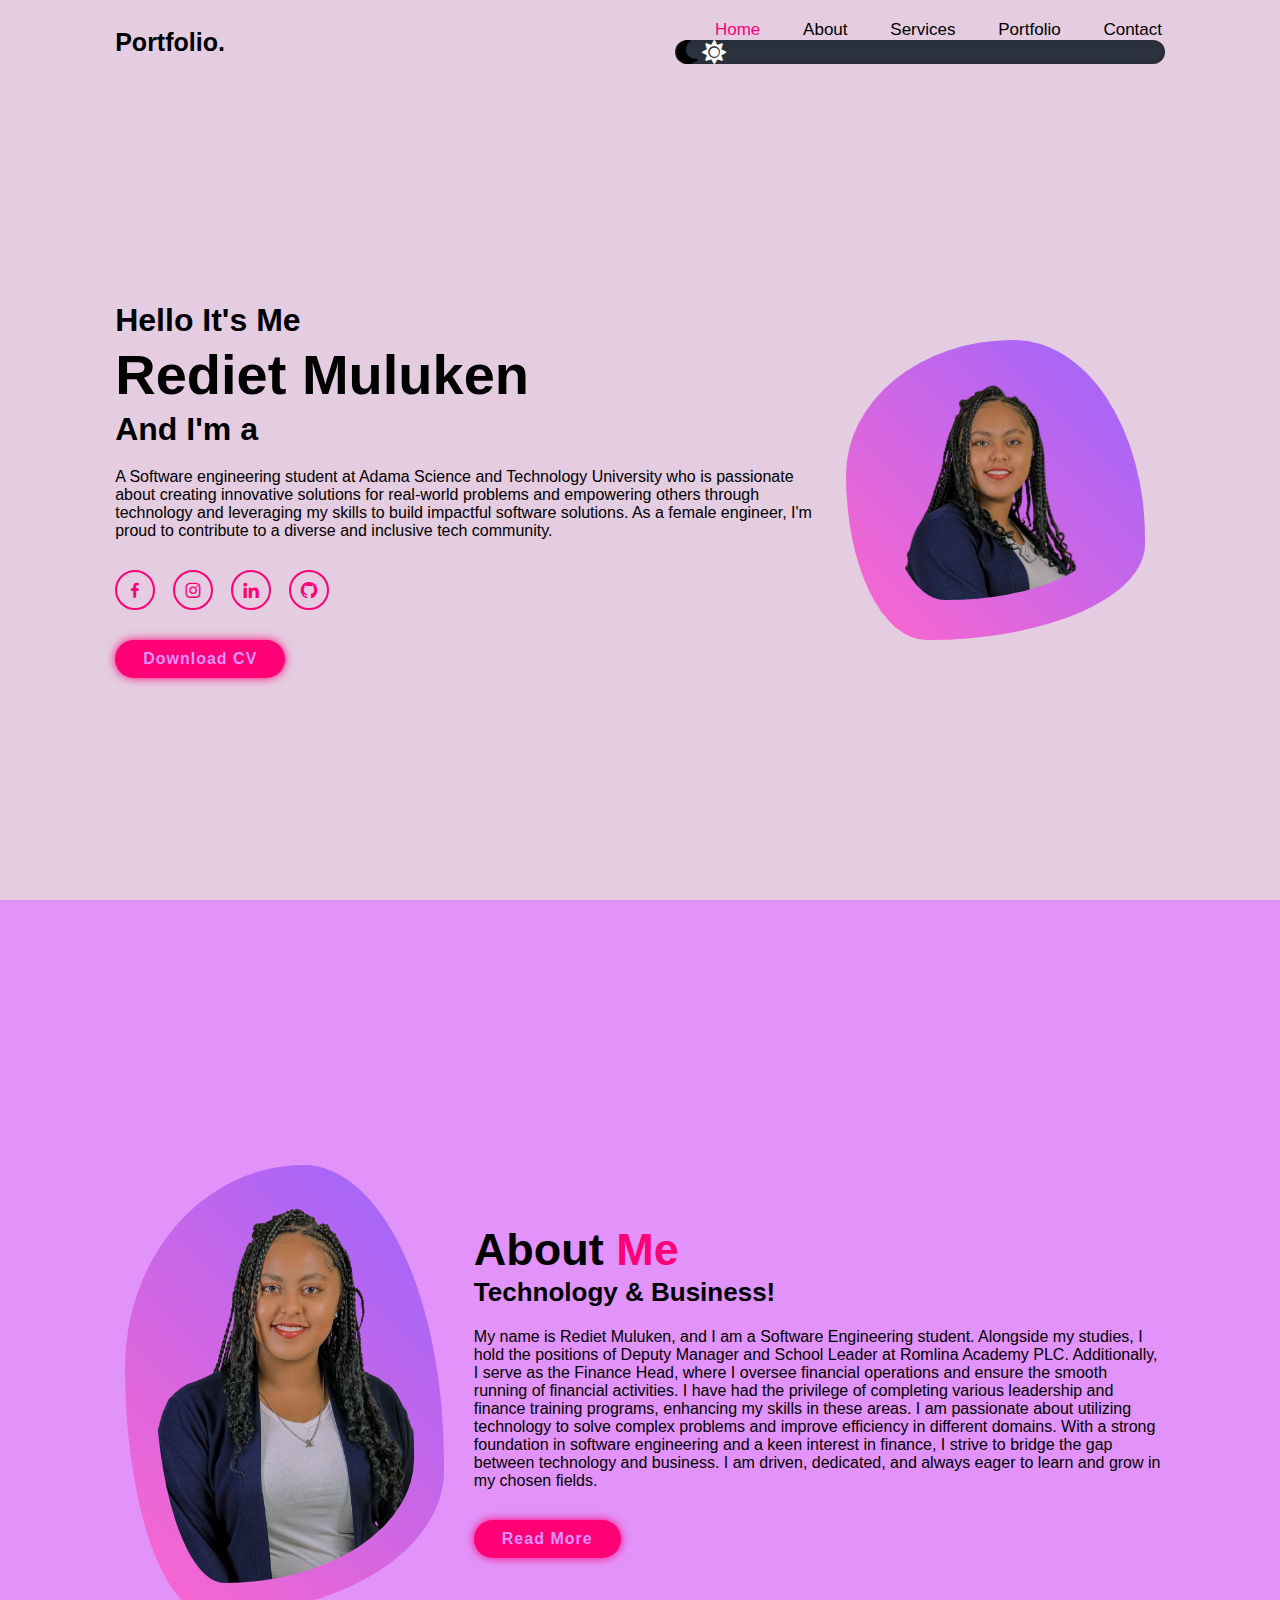
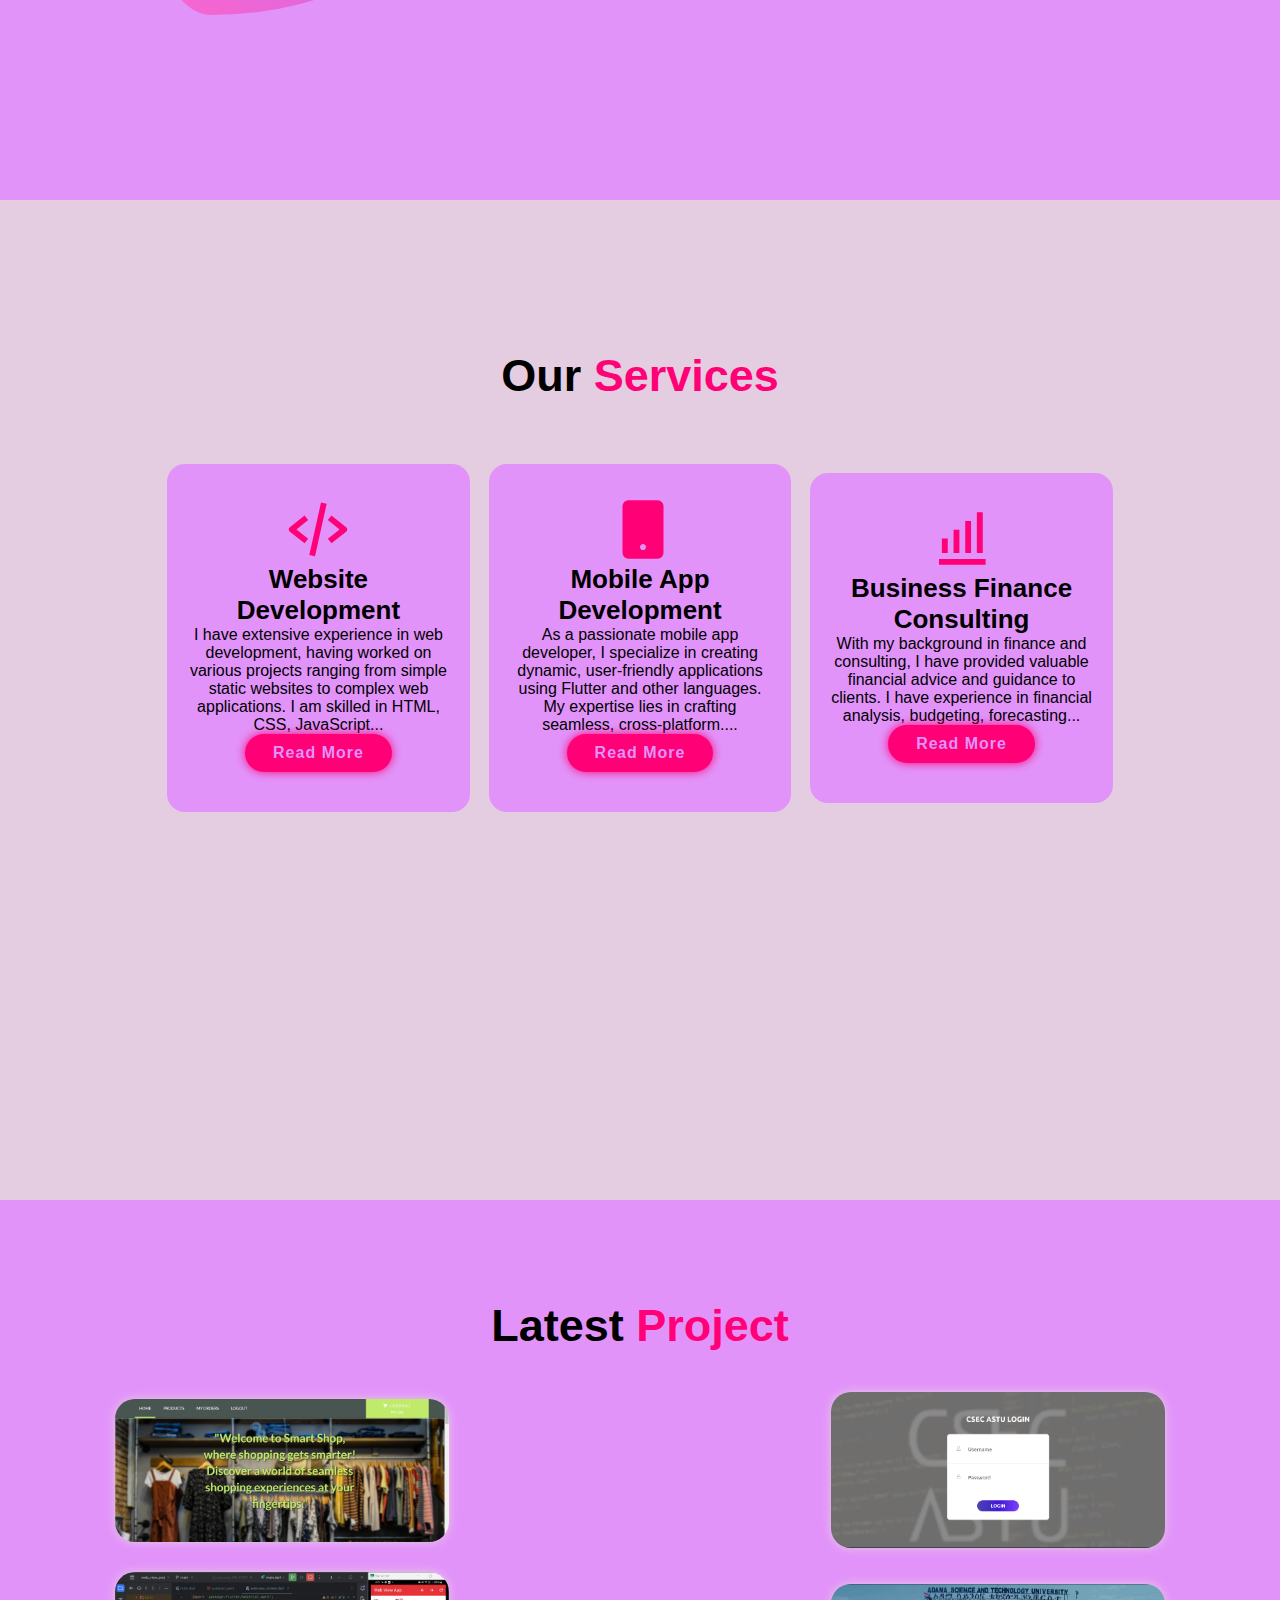
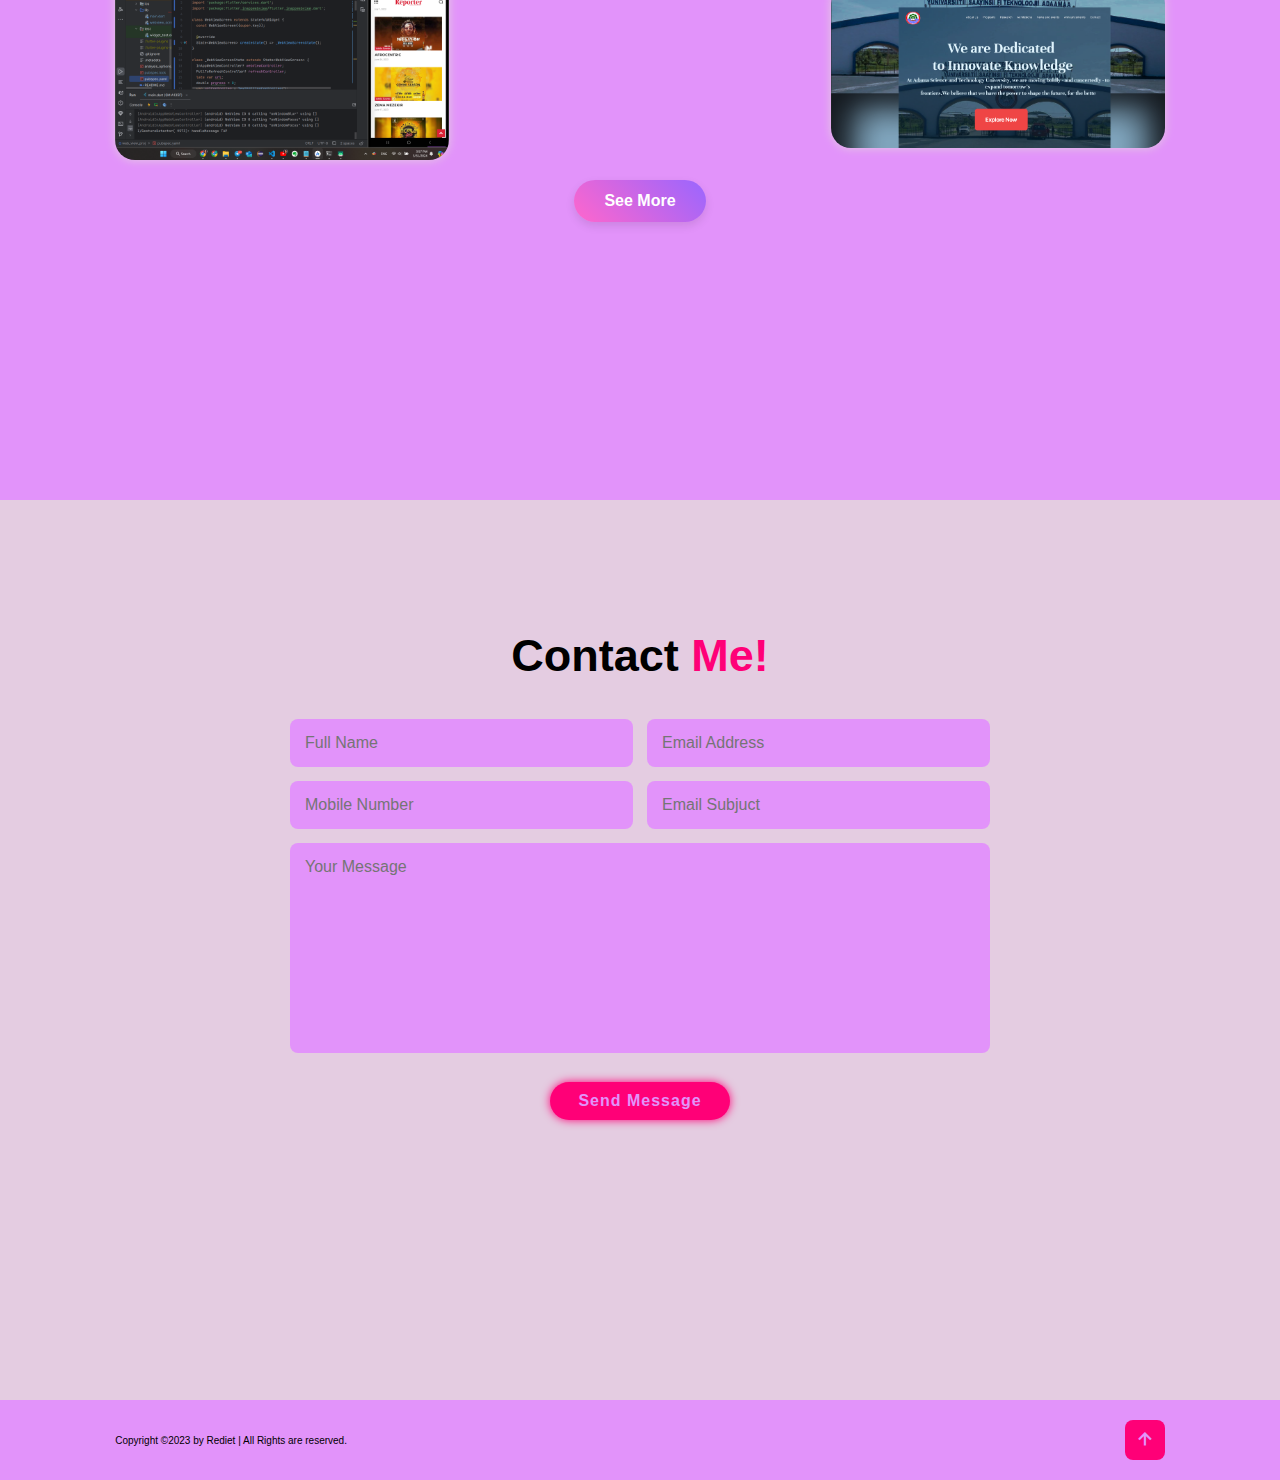
==== index.html @ f326d7db "adding Switch toggle" ====
<!DOCTYPE html>
<html lang="en">
    <head>
        <meta charset="UTF-8">
        <meta http-equiv="X-UA-Compatible" content="IE-edge">
        <meta name="viewport" content="width=device-width, initial scale=1.0">
        <title>My responsive portfolio website</title>
        <link href="https://cdnjs.cloudflare.com/ajax/libs/font-awesome/5.15.4/css/all.min.css" rel="stylesheet">
        <!-- box icons -->
        <link href='https://unpkg.com/boxicons@2.1.4/css/boxicons.min.css' rel='stylesheet'>
        <!-- custom css -->
        <link rel="stylesheet" href="assets/style.css">
    </head>
    <body>
        <!-- header design -->
        <header class="header">
            <a href="#" class="logo">Portfolio.</a>
            <i class='bx bx-menu' id="menu-icon"></i>
            <nav class="navbar">
                <a href="#home" class="active">Home</a>
                <a href="#about">About</address></a>
                <a href="#services">Services</a>
                <a href="#portfolio">Portfolio</a>
                <a href="#contact">Contact</a>
                <!-- Add a button or toggle switch -->
                <input type="checkbox" class="theme-switch">
                <div class="theme-switch" id="theme-switch">
                    <i class="fas fa-moon"></i>
                    <i class="fas fa-sun"></i>
                </div>
            </nav>   
        </header>
        <!-- home section design-->
        <section class="home" id="home">
            <div class="home-content">
                <h3>Hello It's Me</h3>
                <h1>Rediet Muluken</h1>
                <h3>And I'm a <span class = "multiple-text"> </span></h3>
                <p>A Software engineering student at Adama Science and Technology University
                    who is passionate about creating innovative solutions for real-world problems and
                    empowering others through technology and leveraging my skills to build impactful software solutions.
                    As a female engineer, I'm proud to contribute to a diverse and inclusive tech community.
                </p>
                <div class="social-media">
                    <a href="https://www.facebook.com/rediet.muluken.7"><i class='bx bxl-facebook'></i></a>
                    <a href="https://www.instagram.com/its_redu95/#"><i class='bx bxl-instagram'></i></a>
                    <a href="https://www.linkedin.com/in/rediet-muluken-7ba144229/overlay/contact-info/"><i class='bx bxl-linkedin'></i></a>
                    <a href="https://github.com/redu95"><i class='bx bxl-github'></i></a>
                </div>
                <a href="#" class="btn">Download CV</a>
            </div>
            <div class="home_img_bg">
                <div class="home-img">
                    <img src="imges/home_img.png" alt="">
                </div>
            </div>
        </section>
        <!--about section design-->
        <section class="about" id="about">
            <div class="about-img_bg">
                <div class="about-img">
                    <img src="imges/about_img.png" alt="">
                </div>
            </div>
            <div class="about-content">
                <h2 class="heading">About <span>Me</span></h2>
                <h3>Technology & Business!</h3>
                <p>My name is Rediet Muluken, and I am a Software Engineering student. Alongside my studies, I hold the
                positions of Deputy Manager and School Leader at Romlina Academy PLC. Additionally, I serve as the Finance Head, where I
                oversee financial operations and ensure the smooth running of financial activities. I have had the privilege of
                completing various leadership and finance training programs, enhancing my skills in these areas. I am passionate about
                utilizing technology to solve complex problems and improve efficiency in different domains. With a strong foundation in
                software engineering and a keen interest in finance, I strive to bridge the gap between technology and business. I am
                driven, dedicated, and always eager to learn and grow in my chosen fields.
                 </p>
                 <a href="https://www.linkedin.com/in/rediet-muluken-7ba144229/overlay/contact-info/" class="btn">Read More</a>
            </div>
        </section>
        <!--services section design-->
        <section class="services" id="services">
            <h2 class="heading">Our <span>Services</span></h2>
            
            <div class="services-container">
                <div class="services-box">
                    <i class='bx bx-code-alt'></i>
                    <h3>Website Development</h3>
                    <p>I have extensive experience in web development, having worked on various projects ranging from simple static websites to
                    complex web applications. I am skilled in HTML, CSS, JavaScript...</p>
                    <a href="assets/Web_dev.html" class="btn">Read More</a>
                </div>

                <div class="services-box">
                    <i class='bx bxs-mobile'></i>
                    <h3>Mobile App Development</h3>
                    <p>As a passionate mobile app developer, I specialize in creating dynamic, user-friendly applications using Flutter and
                    other languages. My expertise lies in crafting seamless, cross-platform....</p>
                    <a href="assets/Gra_des.html" class="btn">Read More</a>
                </div>

                <div class="services-box">
                <i class='bx bx-bar-chart-alt'></i>
                    <h3>Business Finance Consulting</h3>
                    <p>With my background in finance and consulting, I have provided valuable financial advice and guidance to clients. I have
                    experience in financial analysis, budgeting, forecasting...</p>
                    <a href="assets/Fin_con.html" class="btn">Read More</a>
                </div>

            </div>
        </section>
        <!--portfolio section design-->
        <section class="portfolio" id="portfolio">
            <h2 class="heading">Latest <span>Project</span></h2>
            <div class="portfolio-container">
                <div class="portfolio-box">
                    <img src="imges/OnlineShopping.png" alt="">
                    <div class="portfolio-layer">
                        <h4>Online Shopping Website</h4>
                        <p>Java,Servlets,HTML,CSS...</p>
                        <a href="#"><i class='bx bx-link-external'></i></a>
                    </div>
                </div>

                <div class="portfolio-box">
                    <img src="https://www.freecodecamp.org/news/content/images/size/w2000/2023/02/flutter.jpeg" alt="">
                    <div class="portfolio-layer">
                        <h4>Responsive Mobile App</h4>
                        <p>Created a sleek and interactive landing page for a mobile app.</p>
                        <a href="https://www.freecodecamp.org/news/content/images/size/w2000/2023/02/flutter.jpeg"><i class='bx bx-link-external'></i></a>
                    </div>
                </div>

                <div class="portfolio-box">
                    <img src="imges/Club.png" alt="">
                    <div class="portfolio-layer">
                        <h4>CSEC ASTU</h4>
                        <p>CSEC ASTU Management Website using NodeJs,HTML,CSS,Bootstrap.</p>
                        <a href="https://github.com/redu95/Clinic-Card-Management"><i class='bx bx-link-external'></i></a>
                    </div>
                </div>

                <div class="portfolio-box">
                    <img src="imges/Web_View.png" alt="">
                    <div class="portfolio-layer">
                        <h4>Webview App</h4>
                        <p>Webview App for any Website.</p>
                        <a href="#"><i class='bx bx-link-external'></i></a>
                    </div>
                </div>

                <div class="portfolio-box">
                    <img src="https://www.jamfal.com/k/download/screen/2018/10/kashipara.com_search-png.png" alt="">
                    <div class="portfolio-layer">
                        <h4>Student Record</h4>
                        <p>Students Grade Managment Desktop App For Schools using Java .</p>
                        <a href="https://github.com/redu95/Student-Record-Management"><i class='bx bx-link-external'></i></a>
                    </div>
                </div>

                <div class="portfolio-box">
                    <img src="imges/ASTU UI-UX.png" alt="">
                    <div class="portfolio-layer">
                        <h4>ASTU Website Redesign UI/UX</h4>
                        <p>Redesigning ASTU's Website Figma Design.</p>
                        <a href="https://www.webdesign-inspiration.com/web-designs/type/social-networking"><i class='bx bx-link-external'></i></a>
                    </div>
                </div>
            </div>
            <div class="see-more-container">
                <a href="https://github.com/redu95" class="see-more-btn">See More</a>
            </div>
        </section>

        <!--contact section design-->
        <section class="contact" id="contact">
            <h2 class="heading">Contact <span>Me!</span></h2>
            <form action="#">
                <div class="input-box">
                    <input type="text" placeholder="Full Name">
                    <input type="text" placeholder="Email Address">
                </div>

                <div class="input-box">
                    <input type="text" placeholder="Mobile Number">
                    <input type="text" placeholder="Email Subjuct">
                </div>
                <textarea name="" id="" cols="30" rows="10" placeholder="Your Message"></textarea>
                <input type="submit" value="Send Message" class="btn">
            </form>
        </section>

        <!--footer design-->
        <footer class="footer" id="footer">
            <div class="footer-text">
                <p>Copyright &copy;2023 by Rediet | All Rights are reserved.</p>
            </div>
            <div class="footer-iconTop">
                <a href="#"><i class="bx bx-up-arrow-alt"></i></a>
            </div>
        </footer>

        <!--scrol reveal-->
        <script src="https://unpkg.com/scrollreveal"></script>

        <!-- typed js-->
        <script src="https://unpkg.com/typed.js@2.1.0/dist/typed.umd.js"></script>

        <!-- custom js -->
        <script src="assets/script.js"></script>
    </body>
</html>
---- assets/style.css ----
@import url('<link rel="preconnect" href="https://fonts.googleapis.com"><link rel="preconnect" href="https://fonts.gstatic.com" crossorigin><link href="https://fonts.googleapis.com/css2?family=Poppins:ital@1&display=swap" rel="stylesheet">');

* {
    margin: 0;
    padding: 0;
    box-sizing: border-box;
    font-family: 'Poppins', sans-serif;
    text-decoration: none;
    border: none;
    outline: none;
    scroll-behavior: smooth;
}


/* Define styles for light mode */
:root {
    --bg-color: #e4cce1;
    /* Change background color to white for lig
    ht mode */
    --textcolor: #000;
    /* Change text color to black for light mode */
    --second-bg-color: #e293fa;
    --main-color: #ff0077;

}

/* Define styles for dark mode */
.dark-mode {
    --bg-color: #000;
    /* Change background color to black for dark mode */
    --textcolor: #fff;
    /* Change text color to white for dark mode */
    --second-bg-color: #323946;
    --main-color: #ff0077;
}

html{
    font-size: 62.5%;
    overflow-x: hidden;
}
body{
    background:var(--bg-color);
    color: var(--textcolor);
}
section{
    min-height: 100vh;
    padding: 10rem 9% 2rem;
}
.bodyf{
    background: var(--bg-color);
    color: var(--main-color);
}
.bodyg {
    background: var(--bg-color);
    color: var(--main-color);
}
.bodyw {
    background: var(--bg-color);
    color: var(--main-color);
}
.header{
    position:fixed;
    left: 0;
    top: 0;
    width: 100%;
    padding: 2rem 9%;
    display: flex;
    background: var(--bg-color);
    justify-content: space-between;
    align-items: center;
    z-index: 100;
}
.header.sticky{
    border-bottom: .1rem solid rgba(0, 0, 0, .2);
}
.logo{
    font-size: 2.5rem;
    color: var(--textcolor);
    font-weight: 600;
    cursor: default;
}
.navbar a{
    font-size: 1.7rem;
    margin-left: 4rem;
    color: var(--textcolor);
    transition: 0.3s;;
}
.navbar a:hover,
.navbar a.active{
    color: var(--main-color);
}

#menu-icon{
    font-size: 3.6rem;
    color: var(--textcolor);
    display: none;
}


/* Add styles for the theme switch */
.theme-switch {
    width: 100;
    height: 50;
    background: #323946;
    appearance: none;
    border-radius: 160px;
    box-shadow: inset 0 8px 60px rgba(0, 0, 0, 0.1),
                inset 0 8px 8px rgba(0, 0, 0, 0.1),
                inset 0 -4px 4px rgba(0, 0, 0, 0.1);
    position: relative;
    outline: none;
    cursor: pointer;
    transition: 0.5s;
}

/* Style for moon icon */
.theme-switch .fas.fa-moon {
    font-size: 24px;
    /* Adjust size as needed */
    color: #000;
    /* Adjust color as needed */
}

/* Style for sun icon */
.theme-switch .fas.fa-sun {
    font-size: 24px;
    /* Adjust size as needed */
    color: #fff;
    /* Adjust color as needed */
}

/* Dark mode styles */
.dark-mode .theme-switch .fas.fa-moon {
    display: inline-block;
    /* Show the moon icon in dark mode */
}

.dark-mode .theme-switch .fas.fa-sun {
    display: none;
    /* Hide the sun icon in dark mode */
}


.home{
    display: flex;
    justify-content: center;
    align-items: center; 
}

.home-img img {
    display: block;
    max-width: 100%;
    width: 100%;
    height: auto;
    border-radius: 56% 44% 73% 27% / 45% 66% 32% 55%;
}
.home_img_bg{
    display: flex;
    justify-content: center;
    align-items: center;
    background: linear-gradient(45deg, #ff66cc, #9966ff);
    border-radius: 56% 44% 73% 27% / 45% 66% 32% 55%;
    transition: border-radius 500ms ease-in-out;
    padding: 40px;
    margin: 20px;
    width: 80%;
    max-width: 800px;
}
.home_img_bg:hover{
    border-radius: 45% 66% 32% 55% / 56% 44% 73% 27%;
}
.home-content h3{
    font-size: 3.2rem;
    font-weight: 700;
}
.home-content h3:nth-of-type(2) {
    margin-bottom: 2rem;
}
span{
    color: var(--main-color);
}
.home-content h1{
    font-size: 5.6rem;
    font-weight: 700;
    line-height: 1.3;
}
.home-content p{
    font-size: 1.6rem;
}
.social-media a{
    display: inline-flex;
    justify-content: center;
    align-items: center;
    width: 4rem;
    height: 4rem;
    background: transparent;
    border: .2rem solid var(--main-color);
    border-radius: 50%;
    font-size: 2rem;
    color: var(--main-color);
    margin: 3rem 1.5rem 3rem 0;
}
.social-media a:hover{
    background: var(--main-color);
    color:var(--second-bg-color);
    box-shadow:0 0 1rem var(--main-color);
}
.btn{
    display: inline-block;
    padding: 1rem 2.8rem;
    background: var(--main-color);
    border-radius: 4rem;
    box-shadow:0 0 1rem var(--main-color);
    font-size: 1.6rem;
    color: var(--second-bg-color);
    letter-spacing: .1rem;
    font-weight: 600;
    transition: 0.5s ease;
}
.btn:hover{
    box-shadow: none;
}
.about{
    display: flex;
    justify-content: center;
    align-items: center;
    gap: 2rem;
    background: var(--second-bg-color);

}
.about-img img{
    width: 35vw;
    border-radius: 56% 44% 73% 27% / 45% 66% 32% 55%;
    max-width: 100%;
    height: 100%;
}

.about-img_bg{
    display: flex;
    justify-content: center;
    align-items:center;
    background: linear-gradient(45deg, #ff66cc, #9966ff);
    border-radius: 56% 44% 73% 27% / 45% 66% 32% 55%;
    padding: 30px;
    margin: 10px;
    width: 200%;
    max-width: 800px;
}

.heading{
    text-align: center;
    font-size: 4.5rem;
}
.about-content h2{
    text-align: left;
    line-height: 1.2;
}
.about-content h3{
    font-size: 2.6rem;
}
.about-content p{
    font-size: 1.6rem;
    margin: 2rem 0 3rem;
}
.services{
    margin: 5rem;

}.services h2 {
    margin-bottom: 5rem;
}
.services-container{
    display: flex;
    justify-content: center;
    align-items: center;   
    flex-wrap: wrap;
    gap: 1.5rem;    
}
.services-container .services-box{
    flex:1 1 30rem;
    background: var(--second-bg-color);
    padding: 3rem 2rem 4rem;
    border-radius: 2rem;
    text-align: center;
    border: .2rem solid var(--bg-color);
    transition: .5s ease;
}
.services-container .services-box:hover {
    border-color: var(--main-color);
    transform: scale(1.02);
}
.services-box i{
    font-size: 7rem;
    color: var(--main-color);
}
.services-box h3{
    font-size: 2.6rem;  
}
.services-box  {
    font-size: 1.6rem;
    margin: 1rem 0 3rem;
}
.portfolio{
    background: var(--second-bg-color);
}
.portfolio h2{
    margin-bottom: 4rem;
}
.portfolio-container{
    display: grid;
    grid-template-columns: repeat(3, 1fr);
    align-items: center;
    gap: 2.4rem;
}
.portfolio-container .portfolio-box{
    position: relative;
    border-radius: 2rem;
    box-shadow:0 0 1rem var(--bg-color);
    overflow: hidden;
    display: flex;
}
.portfolio-box img{
    width: 100%;
    transition: .5s ease;
}
.portfolio-box:hover img{
    transform: scale(1.1);
}
.portfolio-box .portfolio-layer{
    position: absolute;
    bottom: 0;
    left: 0;
    width: 100%;
    height: 100%;
    background: linear-gradient(rgb(0, 0, 0, .1), var(--main-color));
    display: flex;
    justify-content: center;
    align-items: center;
    flex-direction: column;
    text-align: center;
    padding: 0 4rem;
    transform: translateY(100%);
    transition: .5s ease;
}
.portfolio-box:hover .portfolio-layer{
    transform: translateY(0) ;    
}
.portfolio-layer h4{
    font-size: 3rem;
}
.portfolio-layer p{
    font-size: 1.6rem;
    margin: .3rem 0 1rem;
}
.portfolio-layer a {
    display: inline-flex;
    justify-content: center;
    align-items: center;
    width: 5rem;
    height: 5rem;
    border-radius: 50%;
    background: var(--textcolor);
}
.portfolio-layer a i{
    font-size: 2rem;
    color: var(--second-bg-color);
}

.see-more-container {
    text-align: center;
    margin-top: 20px;
}

.see-more-btn {
    display: inline-block;
    padding: 12px 30px;
    font-size: 16px;
    font-weight: bold;
    color: #fff;
    background: linear-gradient(45deg, #ff66cc, #9966ff);
    border-radius: 50px;
    text-decoration: none;
    transition: background 0.3s ease, transform 0.3s ease;
    box-shadow: 0 4px 10px rgba(0, 0, 0, 0.1);
}

.see-more-btn:hover {
    background: linear-gradient(45deg, #9966ff, #ff66cc);
    transform: scale(1.05);
}

.see-more-btn:active {
    transform: scale(0.95);
}

.contact h2{
    margin: 3rem;
}
.contact form{
    max-width: 70rem;
    margin: 1rem auto;
    text-align: center;
    margin-bottom: 3rem;
}
.contact form .input-box{
    display: flex;
    justify-content: space-between;
    flex-wrap: wrap;
}
.contact form .input-box input,
.contact form textarea{
    width: 100%;
    padding: 1.5rem;
    font-size: 1.6rem;
    color: var(--textcolor);
    border-radius: .8rem;
    background: var(--second-bg-color);
    margin: .7rem 0;
}
.contact form .input-box input{
    width: 49%;
}
.contact form textarea {
    resize: none;
}
.contact form .btn{
    cursor:pointer;
    margin-top: 2rem;
}
.footer{
    display: flex;
    justify-content: space-between;
    align-items: center;
    flex-wrap: wrap;
    padding: 2rem 9%;
    background: var(--second-bg-color);
}
.footer-link p{
    font-size: 1.6rem;

}
.footer-iconTop a{
    display: inline-flex;
    justify-content: center;
    align-items: center;
    padding: .8rem;
    background: var(--main-color);
    border-radius: .8rem;
    transition: .5s ease;
}
.footer-iconTop a:hover{
    box-shadow: 0 0 1rem var(--main-color);
}
.footer-iconTop a i{
    font-size: 2.4rem;
    color: var(--second-bg-color);

}
/* BREAKPOINTS */
@media (max-width: 1200px){
    html{
        font-size: 55%;
    }
}

@media (max-width: 991px) {
    header {
        padding: 2rem 3%;
    }
    section{
        padding: 10rem 3% 2rem;
    }
    .services{
        padding-bottom: 7rem;
    }
    .portfolio{
        padding-bottom: 7rem;
    }
    .contact{
        min-height: auto;
    }

    .footer{
        padding: 2rem 3%;
    }
}

@media (max-width: 768px){
    #menu-icon{
        display: block;
    }

    .navbar{
        position: absolute;
        top:100%;
        left:0;
        width: 100%;
        padding: 1rem 3%;
        background: var(--bg-color);
        border-top: .1rem solid rgba(0, 0, 0, .2);
        box-shadow: 0 .5rem 1rem rgba(0, 0, 0, .2);
        display: none;
    }

    .navbar.active{
        display: block;
    }

    .navbar a{
        display: block;
        font-size: 2rem;
        margin: 3rem 0;
    }
    .home{
        flex-direction: column;
    }
    .home-content h3{
        font-size: 2.6rem;
    }
    .home-content h1{
        font-size: 5rem;
    }
    .home-img img{
        width: 70vw;
        margin-top: 4rem;
        animation: floatImage 4s ease-in-out infinite;
    }

 @keyframes floatImage {
    0%{
        transform: translateY(0);
    }
    50%{
        transform: translateY(-2.4rem);
    }
    100%{
        transform: translateY(0);
    }

 }   
    .about{
        flex-direction: column-reverse;
    }

    .about img {
        width: 70vw;
        margin-top: 4rem;
    }
    .services h2{
        margin-bottom: 3rem;
    }
    .portfolio h2{
        margin-bottom: 3rem;
    }
    .portfolio-container {
        grid-template-columns: repeat(2, 1fr);
    }
}  

@media(max-width: 617px) {
    .portfolio-container{
        grid-template-columns: 1fr;
    }
}

@media(max-width: 450px){
    html{
        font-size: 50%;
    }
    .contact form .input-box input{
        width: 100%;
    }
}

@media(max-width: 365px){
    .home-img img{
        width: 90vw;
    }
    .about-img img{
        width: 90vw;
    }

    .footer{
        flex-direction: column-reverse;
    }
    .footer p{
        margin-top: 2rem ;
        text-align: center;

    }
}
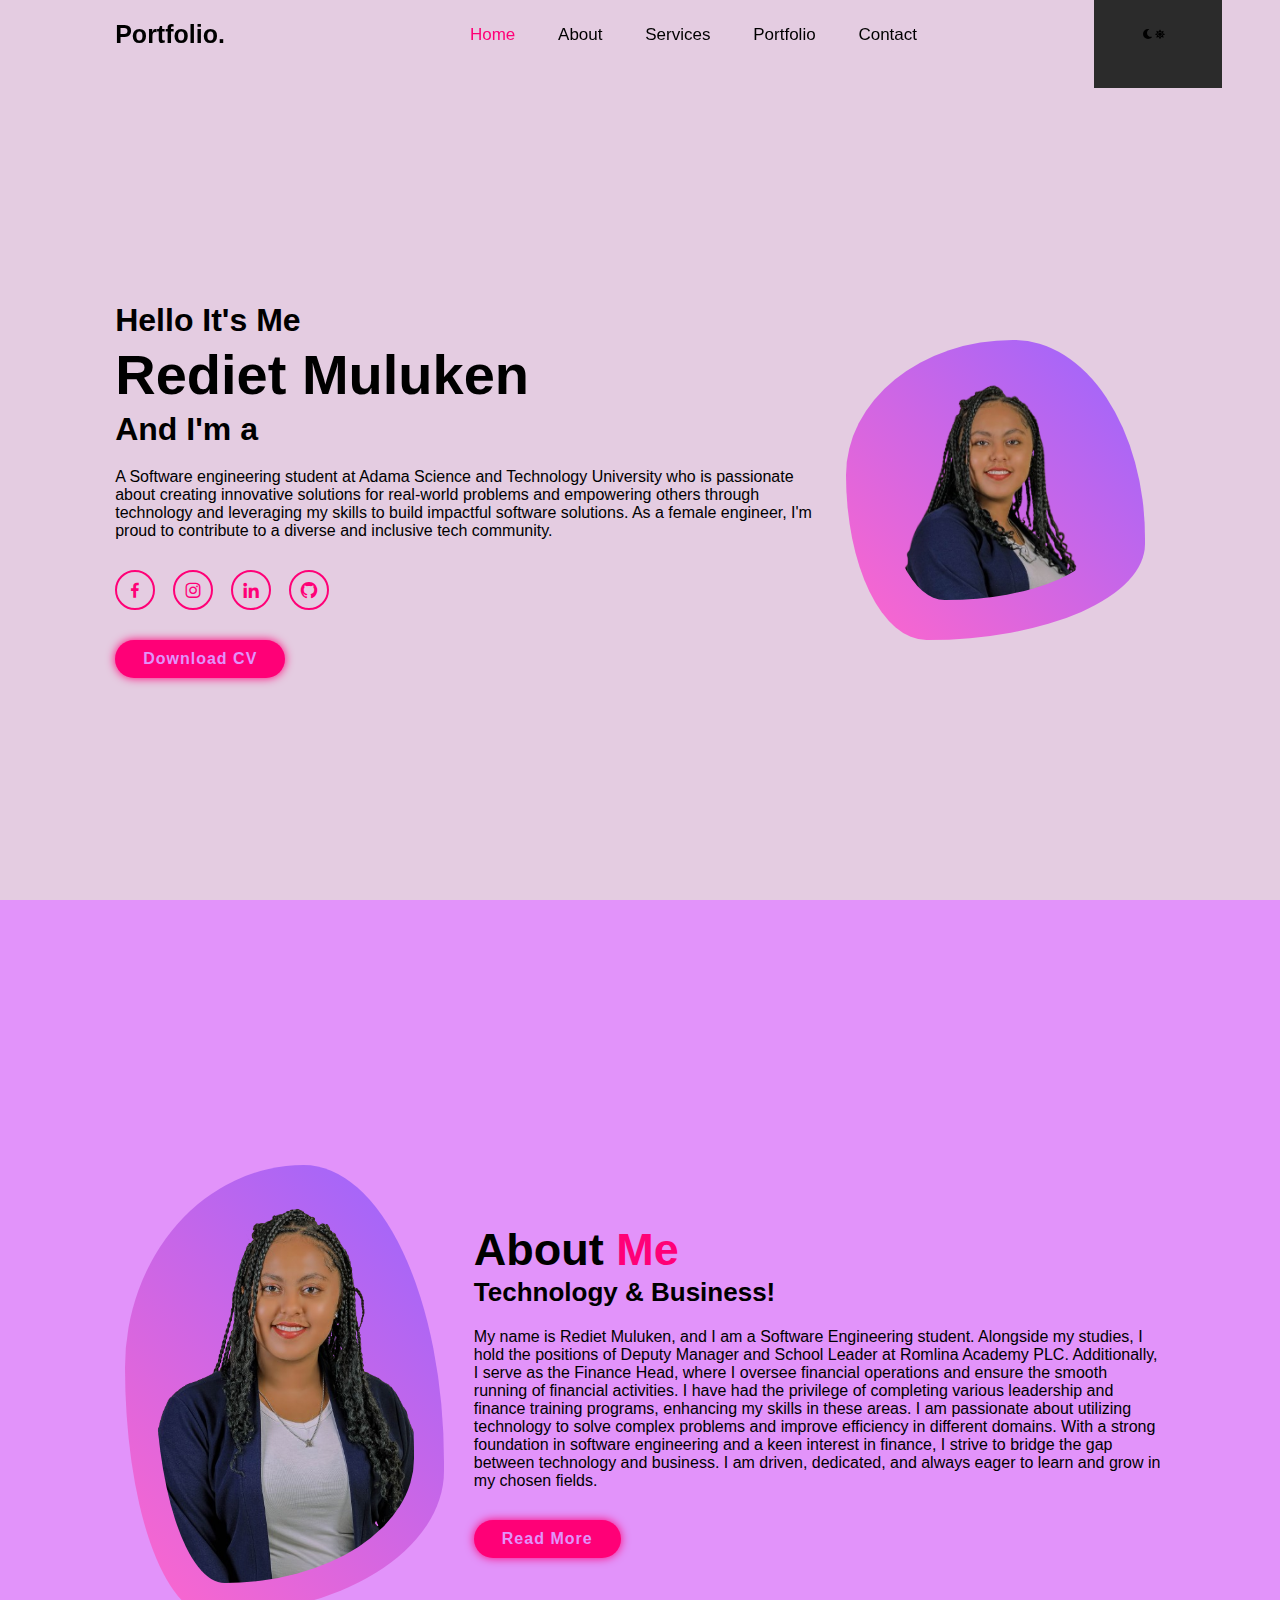
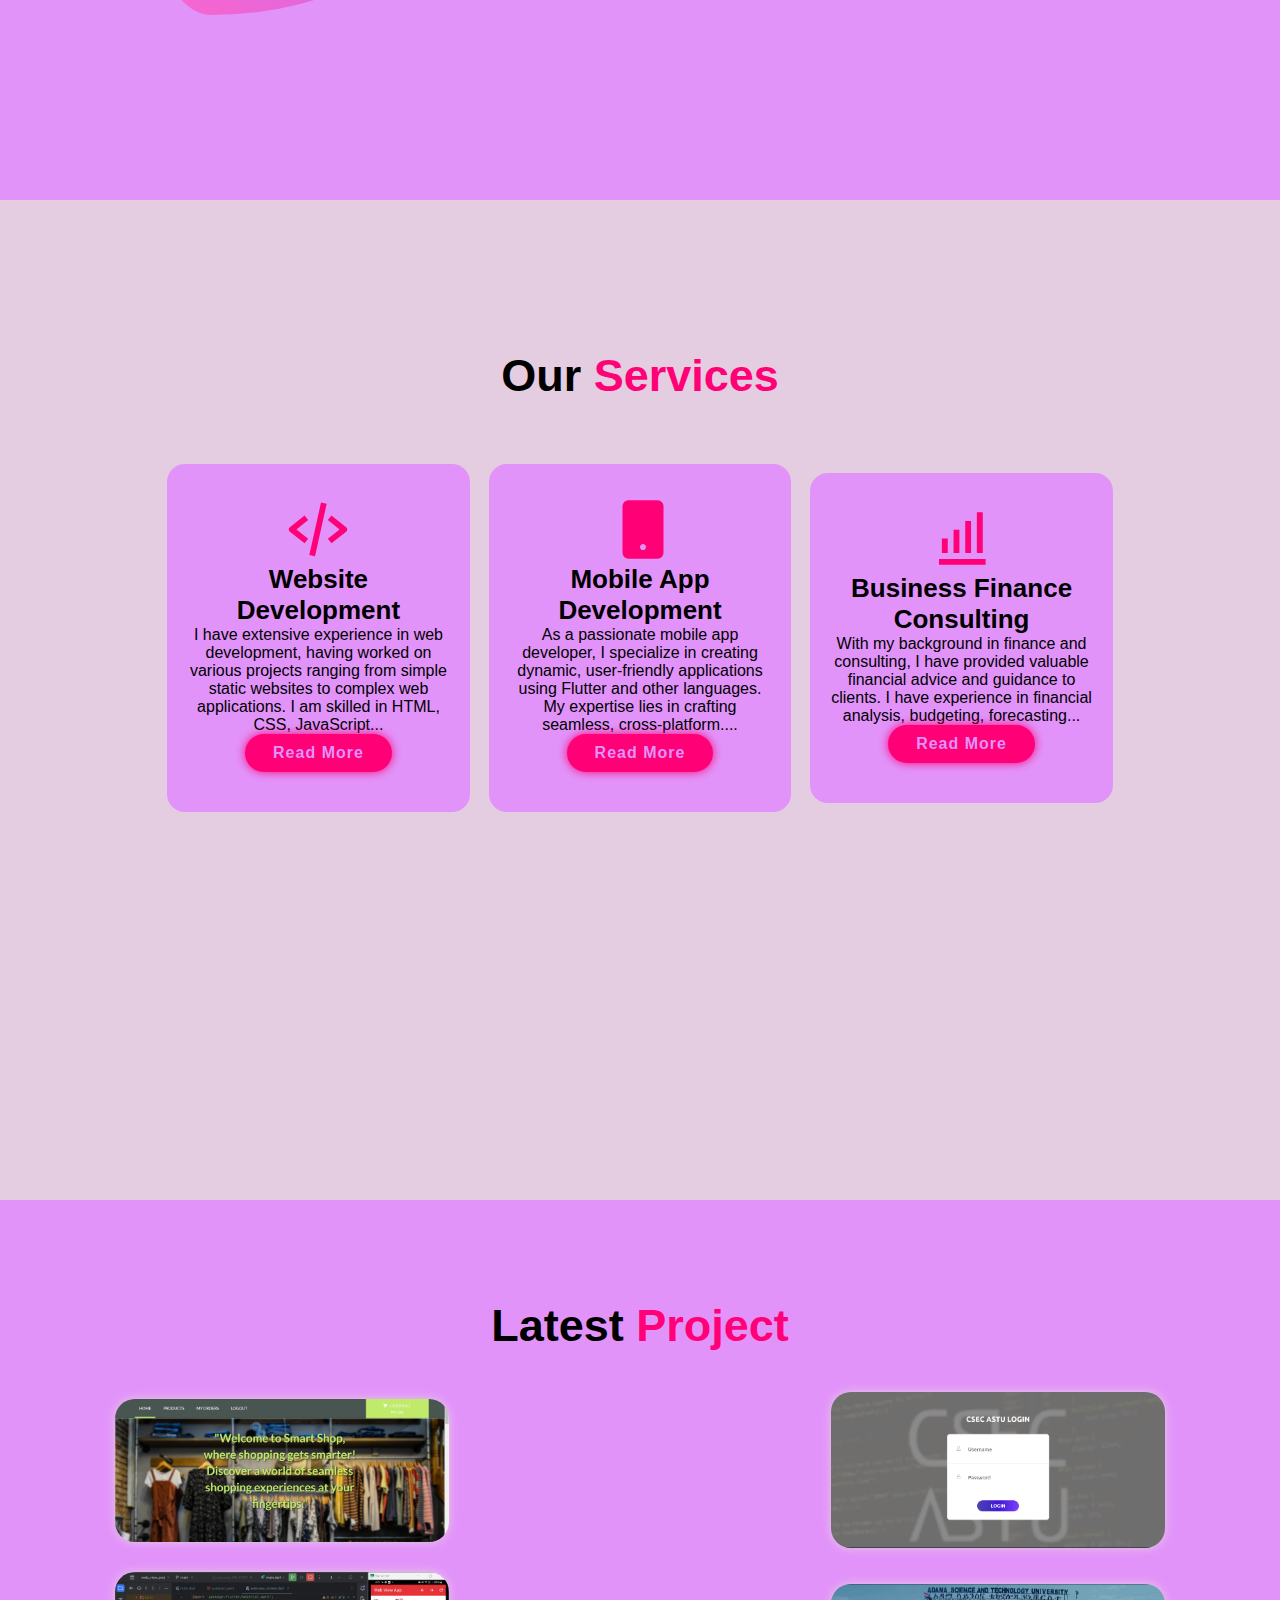
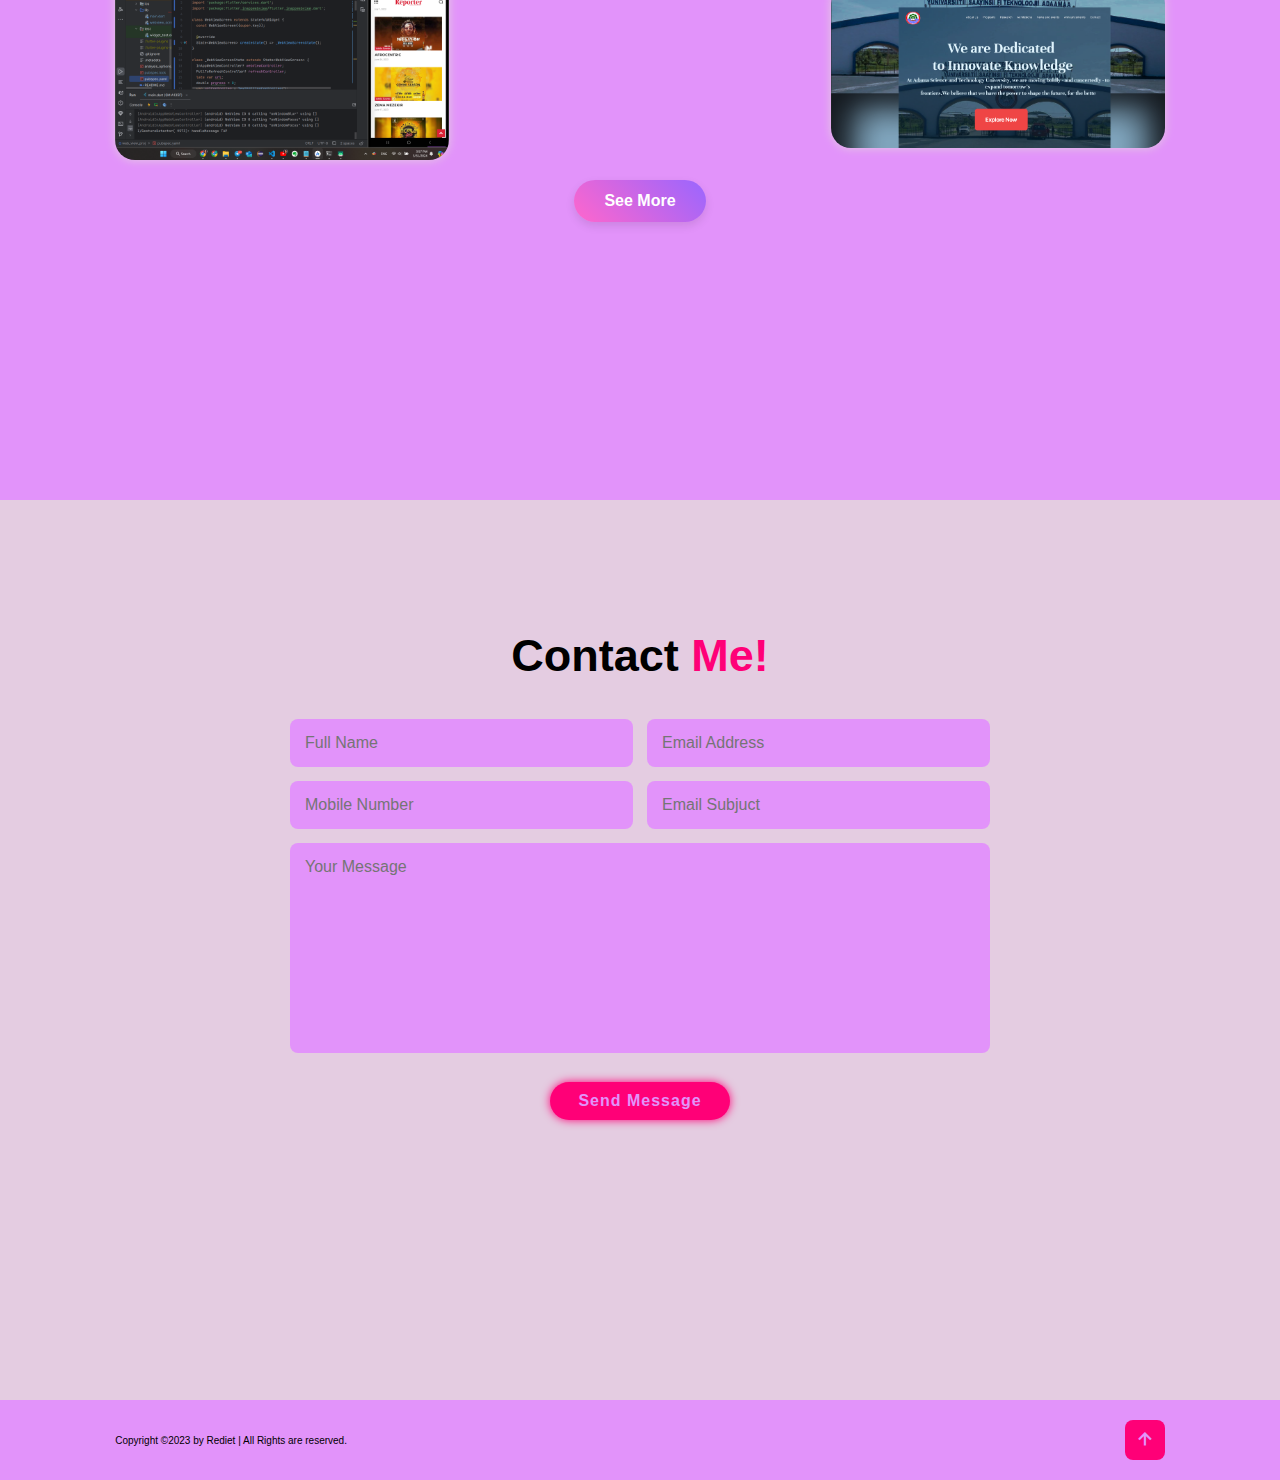
==== commit dcbd730c: "Editing the style for the toogle Switch" ====
--- a/index.html
+++ b/index.html
@@ -22,13 +22,14 @@
                 <a href="#services">Services</a>
                 <a href="#portfolio">Portfolio</a>
                 <a href="#contact">Contact</a>
-                <!-- Add a button or toggle switch -->
-                <input type="checkbox" class="theme-switch">
-                <div class="theme-switch" id="theme-switch">
+            </nav>   
+            <div class="theme-switch-container">
+                <input type="checkbox" id="theme-switch" class="theme-switch">
+                <label for="theme-switch" class="theme-switch-label">
                     <i class="fas fa-moon"></i>
                     <i class="fas fa-sun"></i>
-                </div>
-            </nav>   
+                </label>
+            </div>
         </header>
         <!-- home section design-->
         <section class="home" id="home">
--- a/assets/style.css
+++ b/assets/style.css
@@ -98,12 +98,21 @@
 
 
 /* Add styles for the theme switch */
+
+.theme-switch-container {
+    display: flex;
+    align-items: center;
+    margin-left: 20px;
+    /* Adjust margin as needed */
+}
+
+
 .theme-switch {
-    width: 100;
-    height: 50;
+    width: 32;
+    height: 16;
     background: #323946;
     appearance: none;
-    border-radius: 160px;
+    border-radius: 16px;
     box-shadow: inset 0 8px 60px rgba(0, 0, 0, 0.1),
                 inset 0 8px 8px rgba(0, 0, 0, 0.1),
                 inset 0 -4px 4px rgba(0, 0, 0, 0.1);
@@ -112,6 +121,55 @@
     cursor: pointer;
     transition: 0.5s;
 }
+
+.theme-switch ::before{
+    height: 16;
+    width: 16;
+    position: absolute;
+    top: 0;
+    left: 0;
+    content: "";
+    background: linear-gradient(to bottom,#444,#222);
+    border-radius: 16px;
+    transform: scale(0.9);
+    transition: 0.5s;
+    box-shadow: 0 8px 40px rgba(0, 0, 0, 0.5),
+            inset 0 4px 8px rgba(255, 255, 255, 0.2),
+            inset 0 -4px 4px rgba(255, 255, 255, 0.2);
+}
+
+.theme-switch:checked{
+    background: #fff;
+    box-shadow: inset 0 2px 60px rgba(0, 0, 0, 0.1),
+        inset 0 2px 8px rgba(0, 0, 0, 0.1),
+        inset 0 -4px 4px rgba(0, 0, 0, 0.05);
+}
+
+.theme-switch:checked::before{
+    left: 16px;
+    box-shadow: 0 8px 20px rgba(0, 0, 0, 0.1),
+        inset 4px 4px rgba(255, 255, 255, 1),
+        inset -4px 4px rgba(255, 255, 255, 1);
+    background: linear-gradient(to bottom, #eaeaea, #f9f9f9);
+}
+
+.theme-switch::after{
+    content: "";
+    position: absolute;
+    height: 10vh;
+    width: 10vw;
+    background: #2b2b2b;
+    top: 8px;
+    left: 16px;
+    z-index: -1;
+    transform: translate(-50%, -50%);
+    transition: 0.5s;
+}
+
+.theme-switch:checked::after{
+    background: #f8f8f8;
+}
+
 
 /* Style for moon icon */
 .theme-switch .fas.fa-moon {
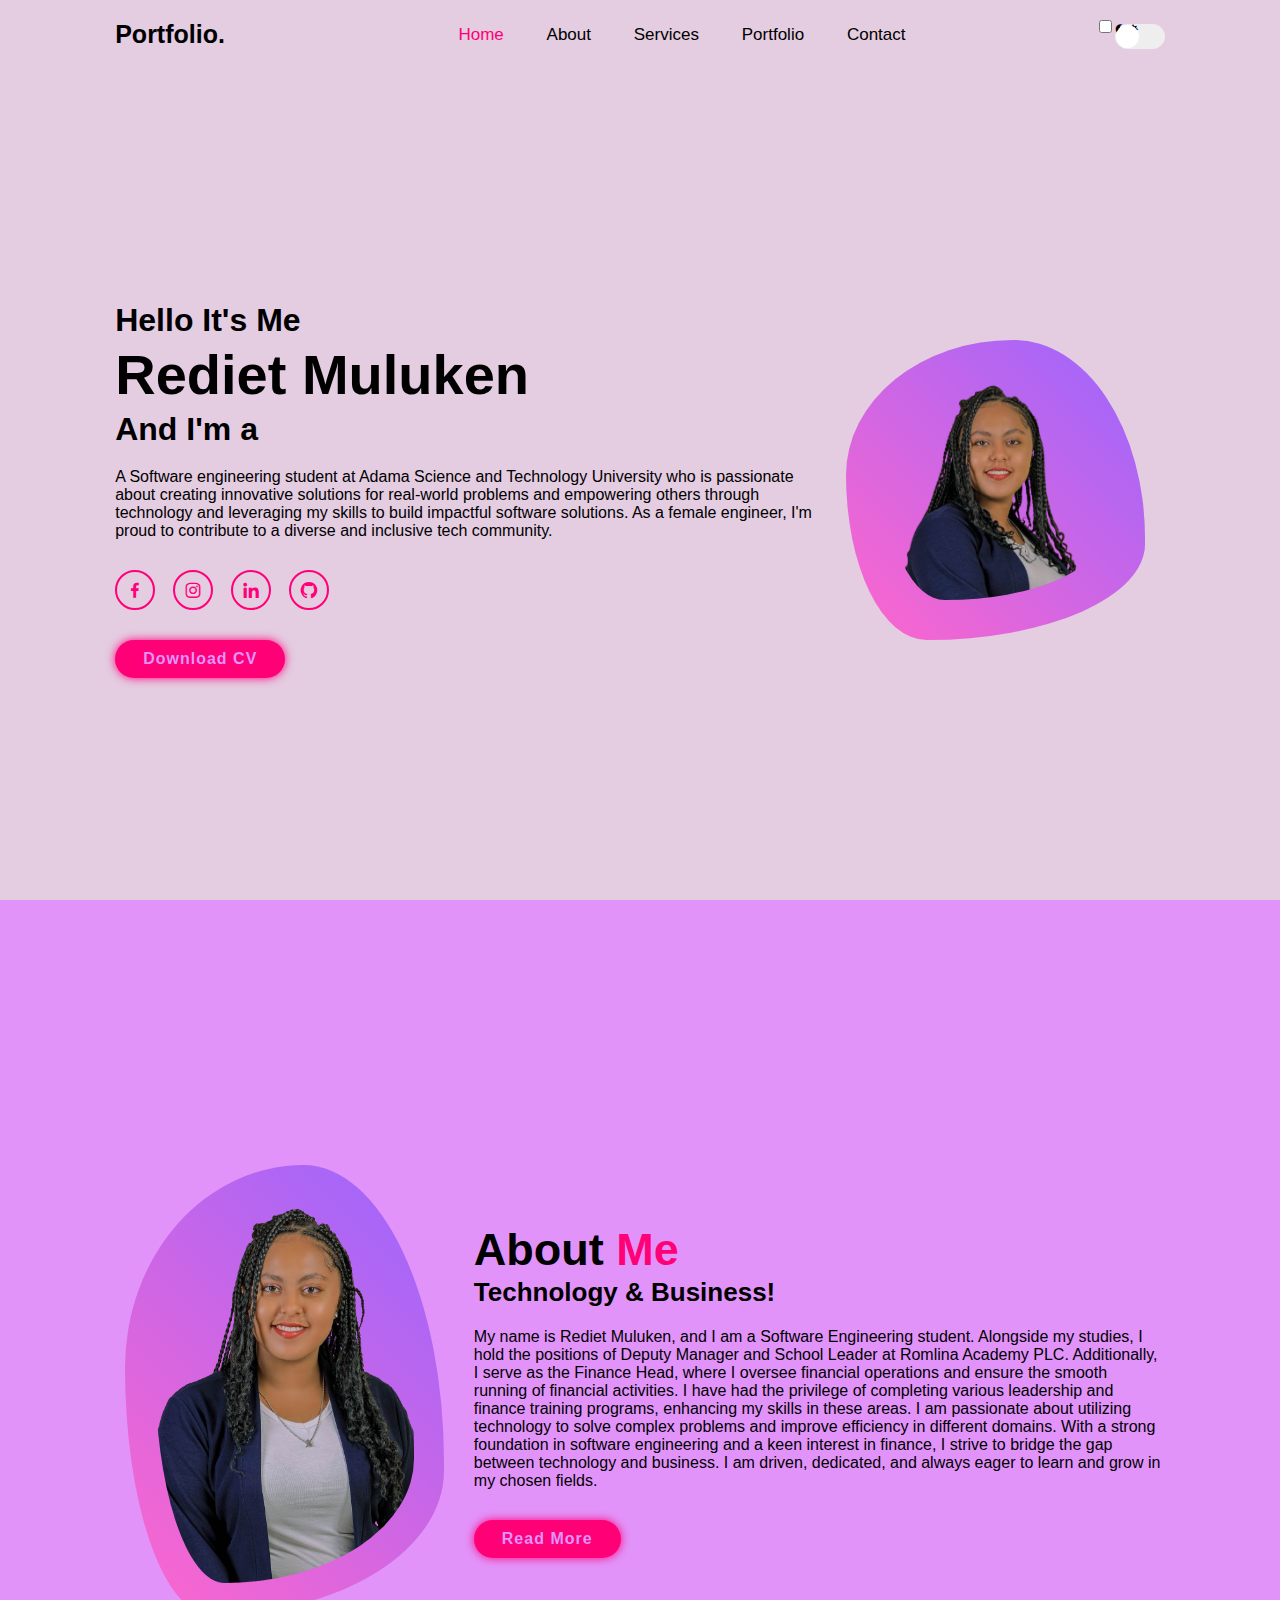
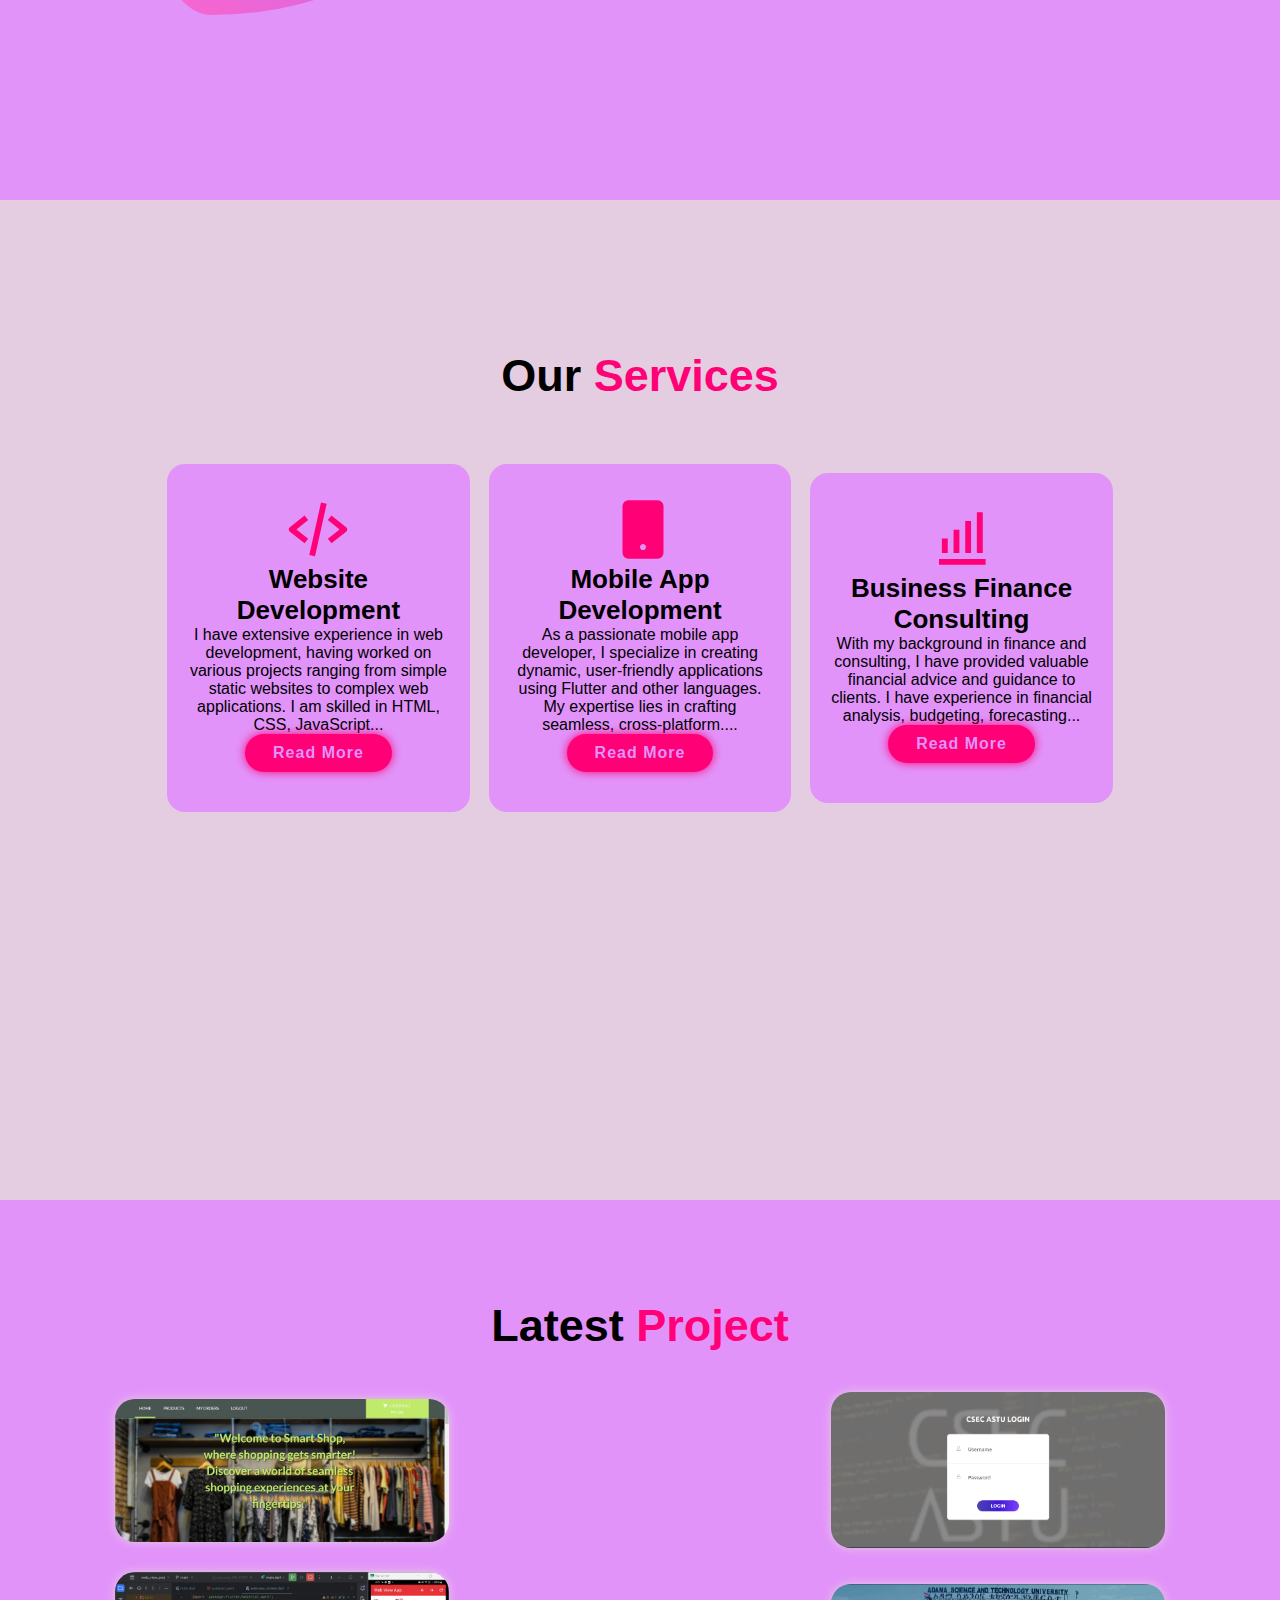
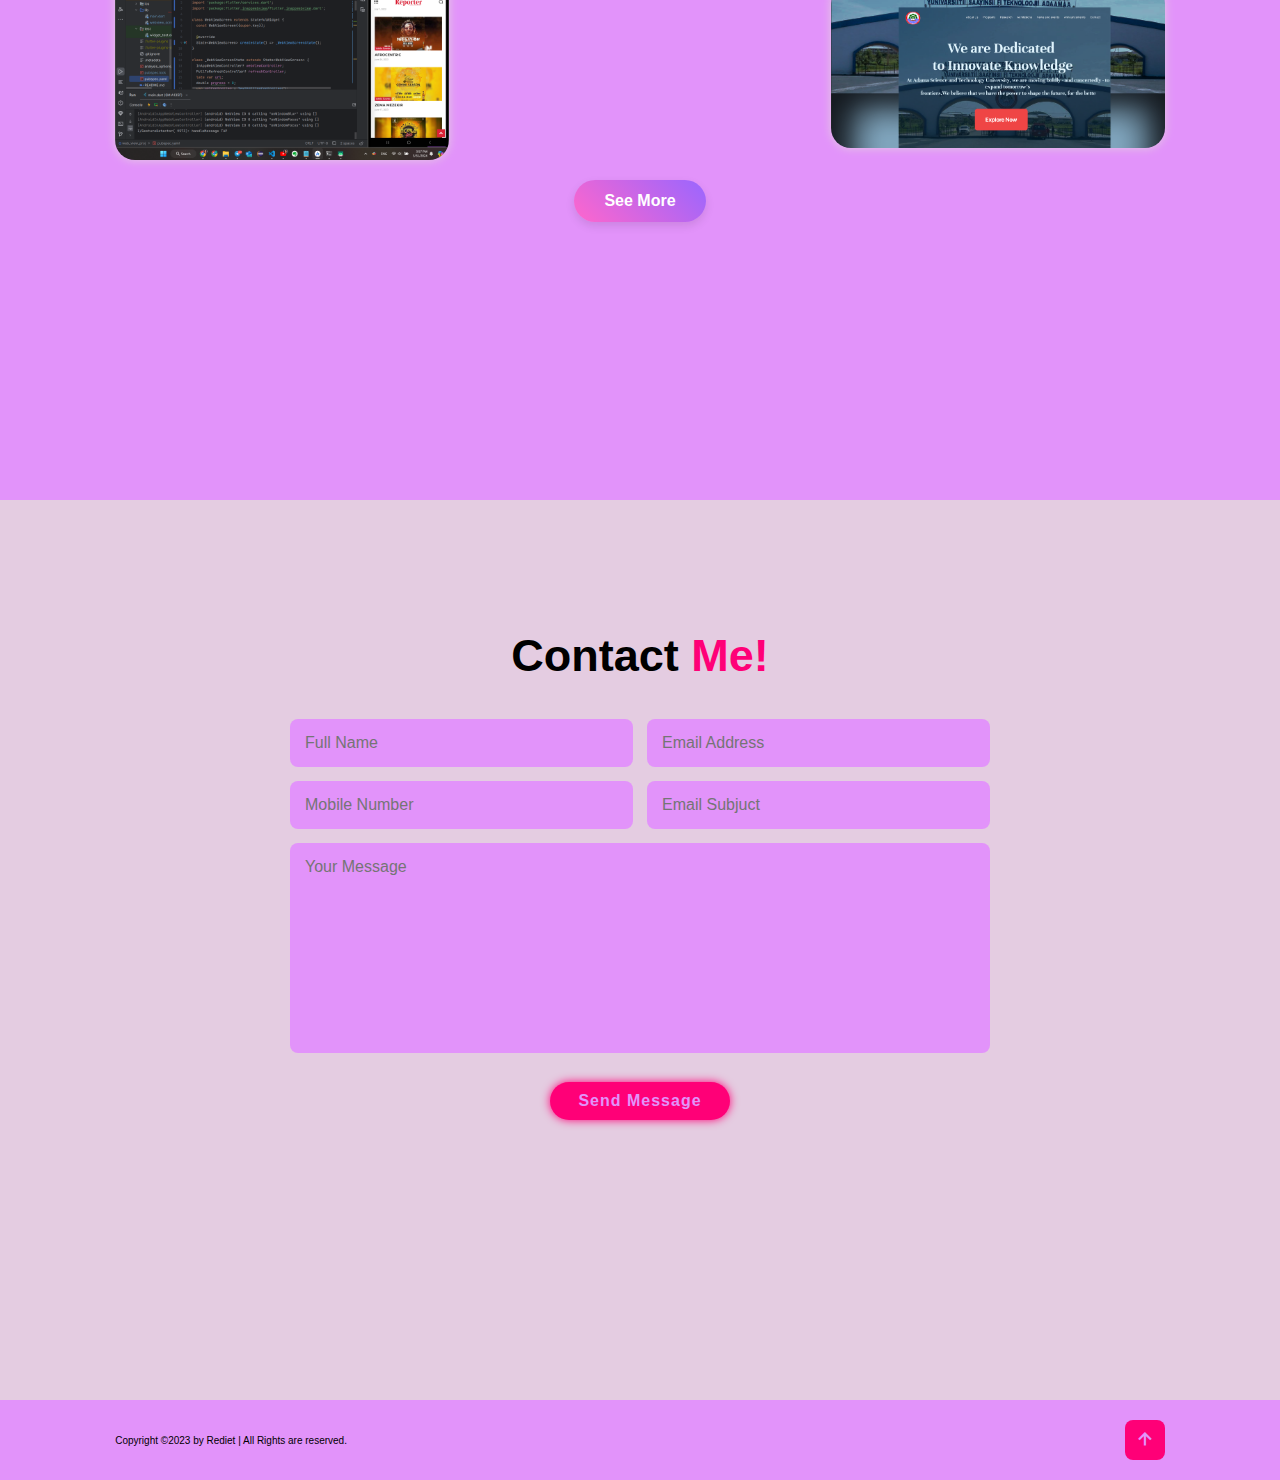
==== commit 46e87aca: "Adding the Moon and Sun icon on the dark mode light Mode  switch" ====
--- a/index.html
+++ b/index.html
@@ -24,8 +24,8 @@
                 <a href="#contact">Contact</a>
             </nav>   
             <div class="theme-switch-container">
-                <input type="checkbox" id="theme-switch" class="theme-switch">
-                <label for="theme-switch" class="theme-switch-label">
+                <input type="checkbox" id="theme-switch" class="checkbox">
+                <label for="toogle" class="switch">
                     <i class="fas fa-moon"></i>
                     <i class="fas fa-sun"></i>
                 </label>
--- a/assets/style.css
+++ b/assets/style.css
@@ -96,107 +96,35 @@
     display: none;
 }
 
-
-/* Add styles for the theme switch */
-
-.theme-switch-container {
-    display: flex;
-    align-items: center;
-    margin-left: 20px;
-    /* Adjust margin as needed */
-}
-
-
-.theme-switch {
-    width: 32;
-    height: 16;
-    background: #323946;
-    appearance: none;
-    border-radius: 16px;
-    box-shadow: inset 0 8px 60px rgba(0, 0, 0, 0.1),
-                inset 0 8px 8px rgba(0, 0, 0, 0.1),
-                inset 0 -4px 4px rgba(0, 0, 0, 0.1);
+.switch {
     position: relative;
-    outline: none;
-    cursor: pointer;
-    transition: 0.5s;
-}
-
-.theme-switch ::before{
-    height: 16;
-    width: 16;
+    display: inline-block;
+    width: 50px;
+    height: 25px;
+    background-color: #eee;
+    border-radius: 25px;
+}
+
+.switch::after {
+    content: '';
     position: absolute;
-    top: 0;
-    left: 0;
-    content: "";
-    background: linear-gradient(to bottom,#444,#222);
-    border-radius: 16px;
-    transform: scale(0.9);
-    transition: 0.5s;
-    box-shadow: 0 8px 40px rgba(0, 0, 0, 0.5),
-            inset 0 4px 8px rgba(255, 255, 255, 0.2),
-            inset 0 -4px 4px rgba(255, 255, 255, 0.2);
-}
-
-.theme-switch:checked{
-    background: #fff;
-    box-shadow: inset 0 2px 60px rgba(0, 0, 0, 0.1),
-        inset 0 2px 8px rgba(0, 0, 0, 0.1),
-        inset 0 -4px 4px rgba(0, 0, 0, 0.05);
-}
-
-.theme-switch:checked::before{
-    left: 16px;
-    box-shadow: 0 8px 20px rgba(0, 0, 0, 0.1),
-        inset 4px 4px rgba(255, 255, 255, 1),
-        inset -4px 4px rgba(255, 255, 255, 1);
-    background: linear-gradient(to bottom, #eaeaea, #f9f9f9);
-}
-
-.theme-switch::after{
-    content: "";
-    position: absolute;
-    height: 10vh;
-    width: 10vw;
-    background: #2b2b2b;
-    top: 8px;
-    left: 16px;
-    z-index: -1;
-    transform: translate(-50%, -50%);
-    transition: 0.5s;
-}
-
-.theme-switch:checked::after{
-    background: #f8f8f8;
-}
-
-
-/* Style for moon icon */
-.theme-switch .fas.fa-moon {
-    font-size: 24px;
-    /* Adjust size as needed */
-    color: #000;
-    /* Adjust color as needed */
-}
-
-/* Style for sun icon */
-.theme-switch .fas.fa-sun {
-    font-size: 24px;
-    /* Adjust size as needed */
-    color: #fff;
-    /* Adjust color as needed */
-}
-
-/* Dark mode styles */
-.dark-mode .theme-switch .fas.fa-moon {
-    display: inline-block;
-    /* Show the moon icon in dark mode */
-}
-
-.dark-mode .theme-switch .fas.fa-sun {
-    display: none;
-    /* Hide the sun icon in dark mode */
-}
+    width: 23px;
+    height: 23px;
+    border-radius: 50%;
+    background-color: white;
+    top: 1px;
+    left: 1px;
+    transition: all 0.3s;
+}
+
+.checkbox:checked+.switch::after {
+    left: 25px;
+}
+
+.checkbox:checked+.switch {
+    background-color: #7983ff;
+}
+
 
 
 .home{
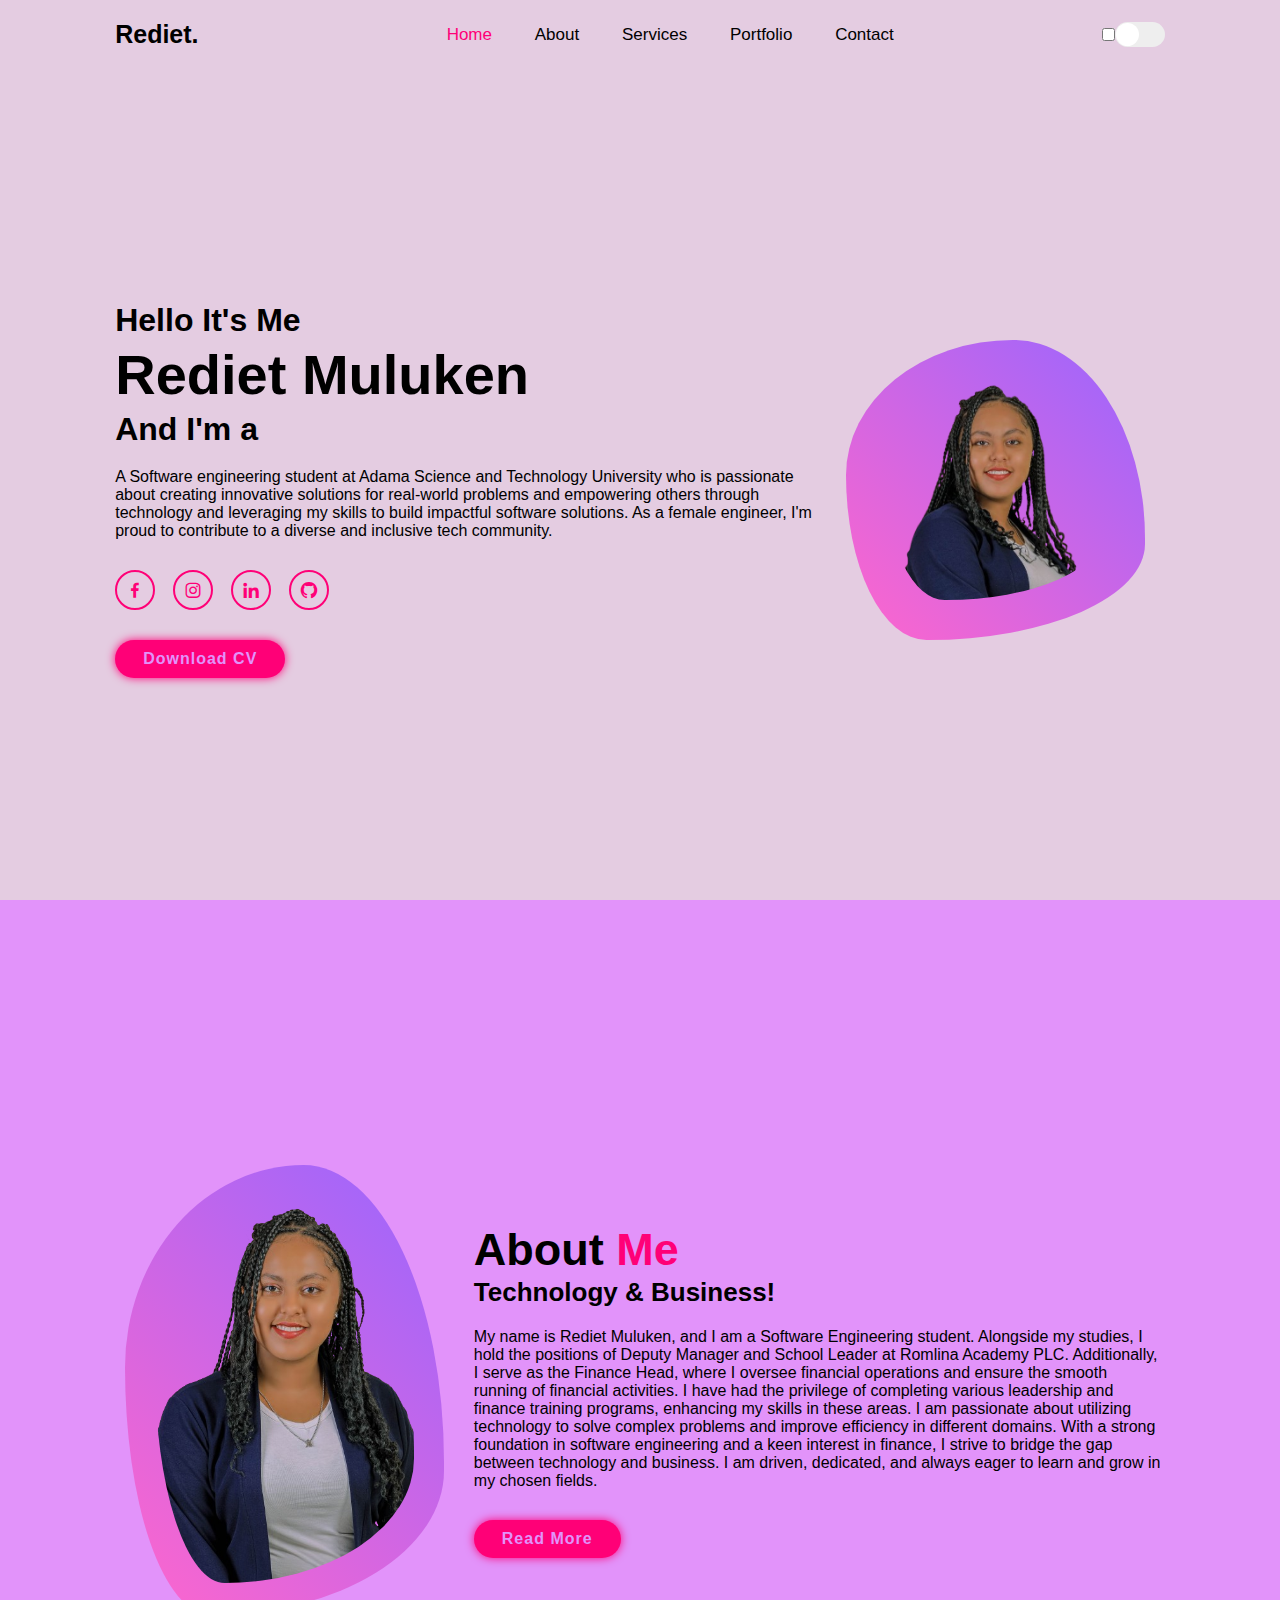
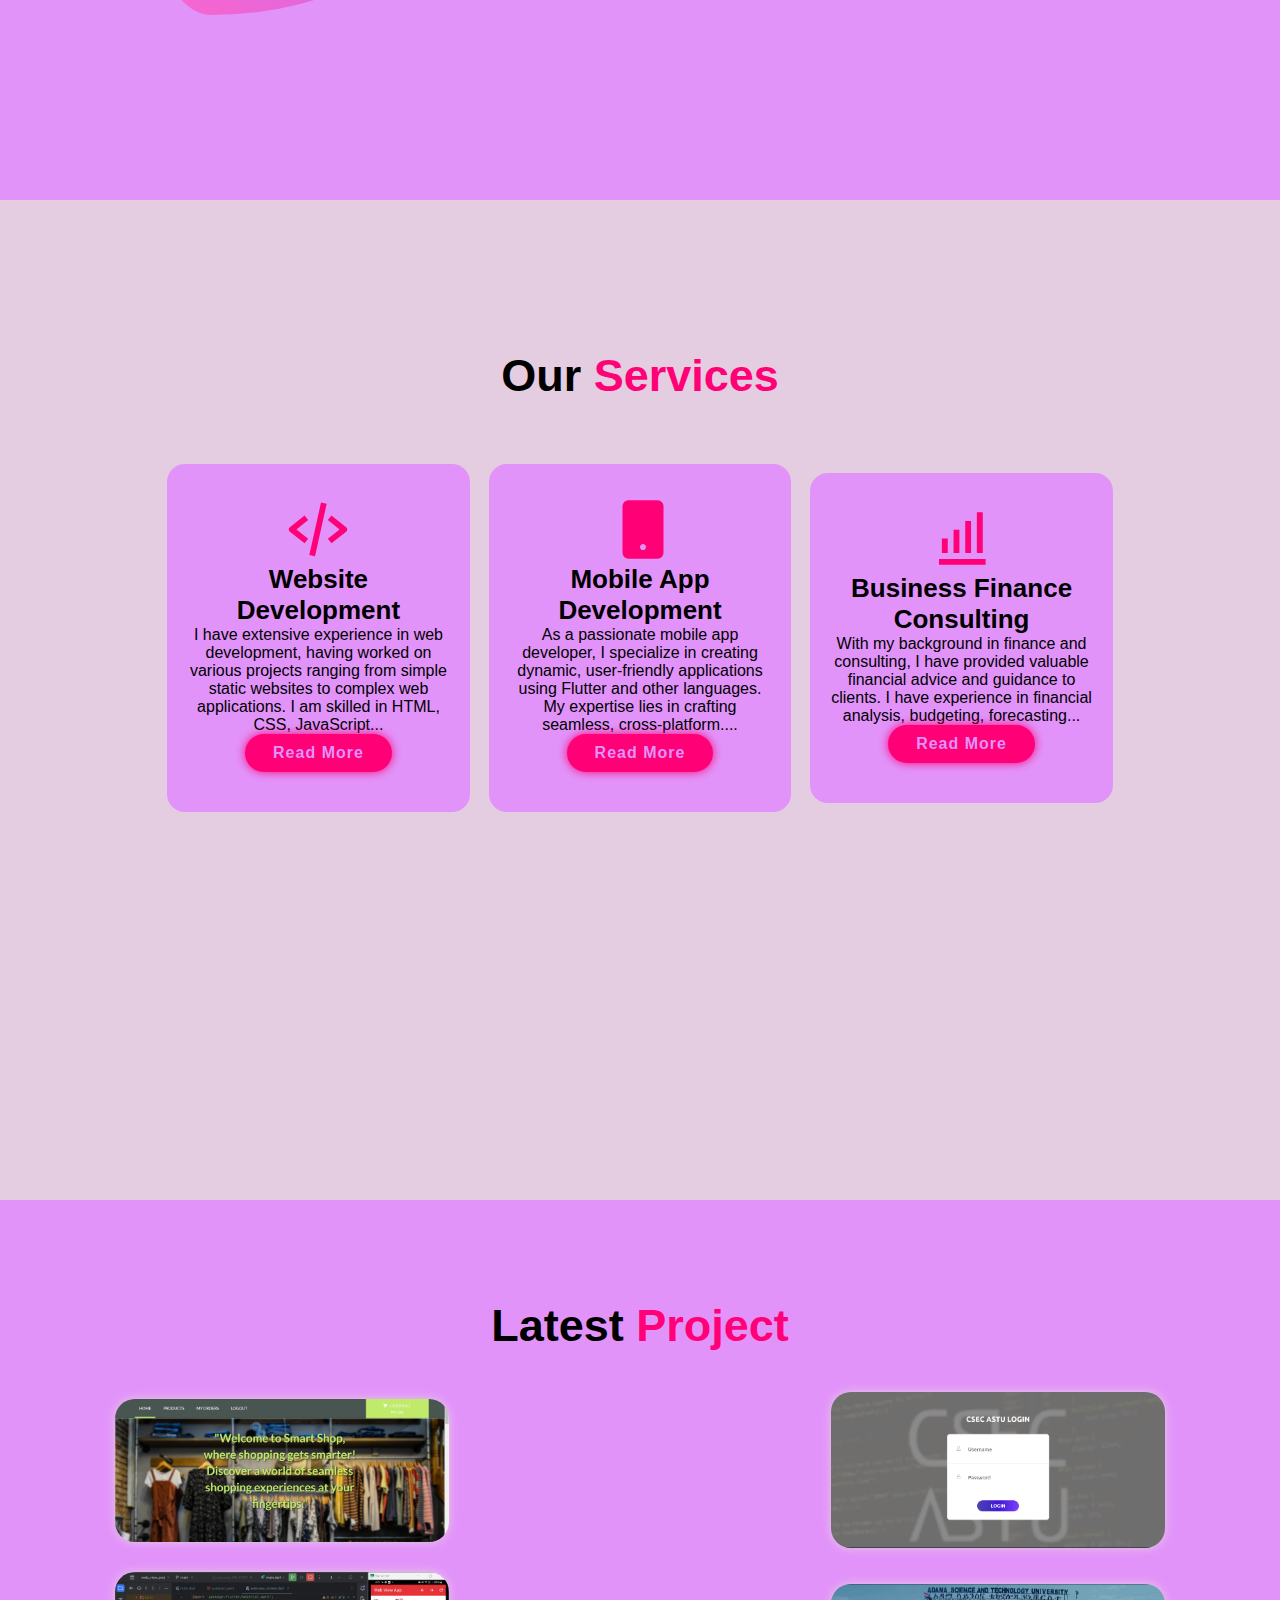
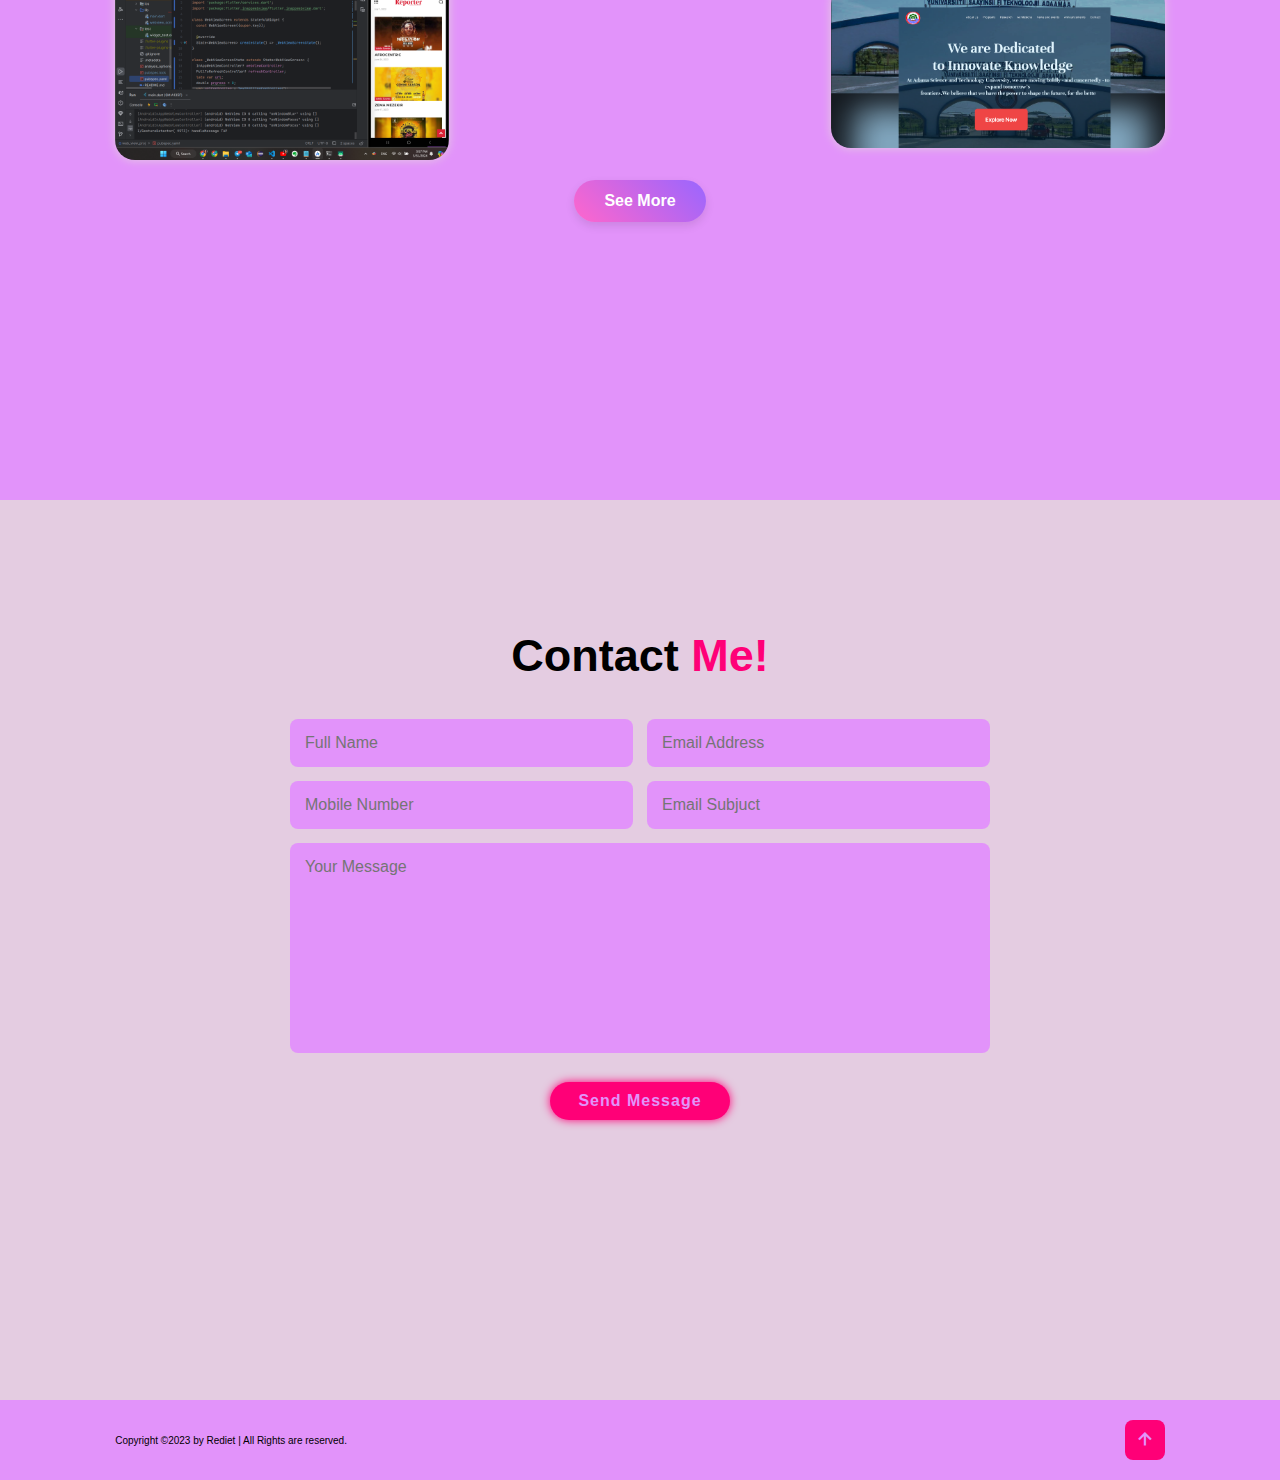
==== commit 8e9dc2f8: "Fixing Errors  in the check box and toogle switch  elements" ====
--- a/index.html
+++ b/index.html
@@ -14,7 +14,7 @@
     <body>
         <!-- header design -->
         <header class="header">
-            <a href="#" class="logo">Portfolio.</a>
+            <a href="#" class="logo">Rediet.</a>
             <i class='bx bx-menu' id="menu-icon"></i>
             <nav class="navbar">
                 <a href="#home" class="active">Home</a>
@@ -22,9 +22,9 @@
                 <a href="#services">Services</a>
                 <a href="#portfolio">Portfolio</a>
                 <a href="#contact">Contact</a>
-            </nav>   
+            </nav>
             <div class="theme-switch-container">
-                <input type="checkbox" id="theme-switch" class="checkbox">
+                <input type="checkbox" id="checkbox" class="checkbox">
                 <label for="toogle" class="switch">
                     <i class="fas fa-moon"></i>
                     <i class="fas fa-sun"></i>
--- a/assets/style.css
+++ b/assets/style.css
@@ -58,8 +58,9 @@
     background: var(--bg-color);
     color: var(--main-color);
 }
-.header{
-    position:fixed;
+/* Header Styles */
+.header {
+    position: fixed;
     left: 0;
     top: 0;
     width: 100%;
@@ -69,32 +70,45 @@
     justify-content: space-between;
     align-items: center;
     z-index: 100;
-}
-.header.sticky{
-    border-bottom: .1rem solid rgba(0, 0, 0, .2);
-}
-.logo{
+    transition: background 0.3s, border-bottom 0.3s;
+}
+
+.header.sticky {
+    border-bottom: 0.1rem solid rgba(0, 0, 0, 0.2);
+}
+
+.logo {
     font-size: 2.5rem;
     color: var(--textcolor);
     font-weight: 600;
     cursor: default;
 }
-.navbar a{
+
+.navbar a {
     font-size: 1.7rem;
     margin-left: 4rem;
     color: var(--textcolor);
-    transition: 0.3s;;
-}
+    transition: color 0.3s;
+}
+
 .navbar a:hover,
-.navbar a.active{
+.navbar a.active {
     color: var(--main-color);
 }
 
-#menu-icon{
+#menu-icon {
     font-size: 3.6rem;
     color: var(--textcolor);
     display: none;
 }
+
+/* Theme Switch Styles */
+.theme-switch-container {
+    display: flex;
+    align-items: center;
+}
+
+
 
 .switch {
     position: relative;
@@ -103,6 +117,8 @@
     height: 25px;
     background-color: #eee;
     border-radius: 25px;
+    cursor: pointer;
+    transition: background-color 0.3s;
 }
 
 .switch::after {
@@ -122,7 +138,32 @@
 }
 
 .checkbox:checked+.switch {
-    background-color: #7983ff;
+    background-color: var(--main-color);
+}
+
+.switch .fas {
+    position: absolute;
+    top: 50%;
+    transform: translateY(-50%);
+    transition: opacity 0.3s;
+}
+
+.switch .fa-moon {
+    left: 5px;
+    opacity: 1;
+}
+
+.switch .fa-sun {
+    right: 5px;
+    opacity: 0;
+}
+
+.checkbox:checked+.switch .fa-moon {
+    opacity: 0;
+}
+
+.checkbox:checked+.switch .fa-sun {
+    opacity: 1;
 }
 
 
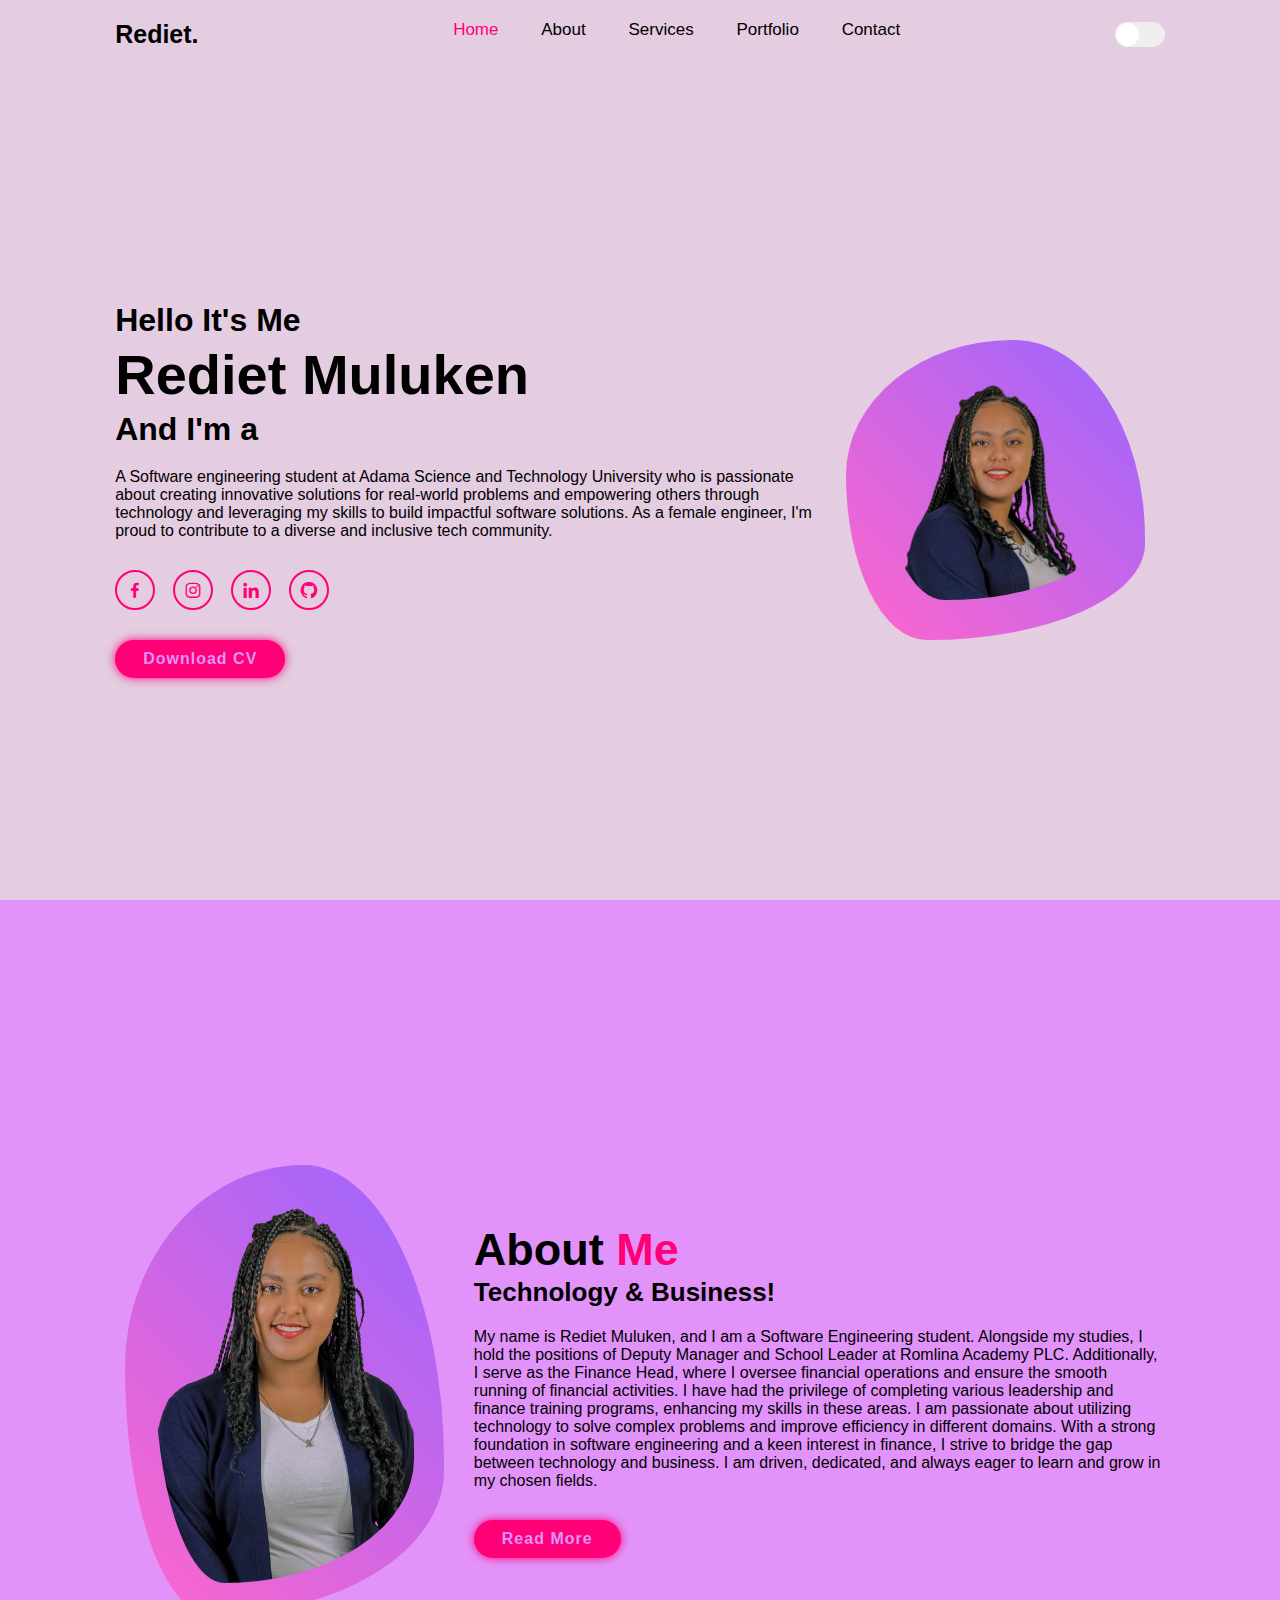
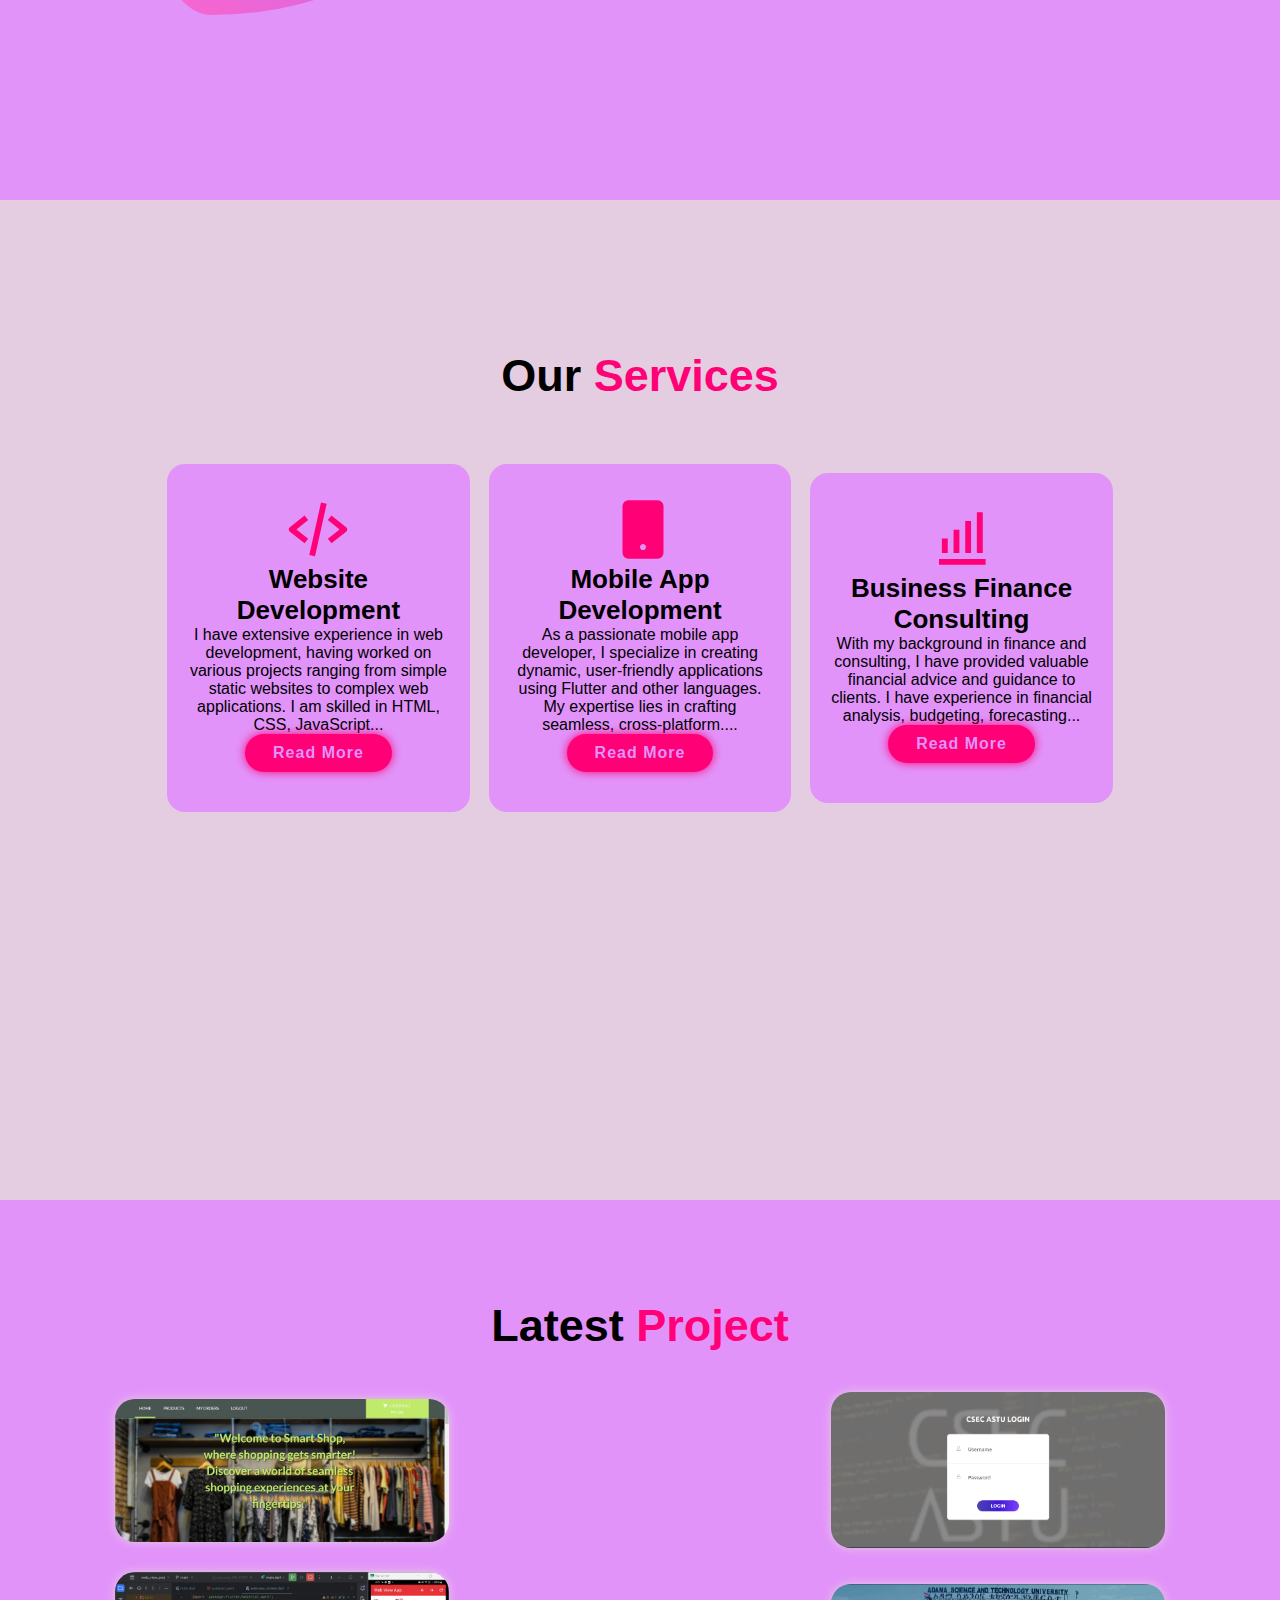
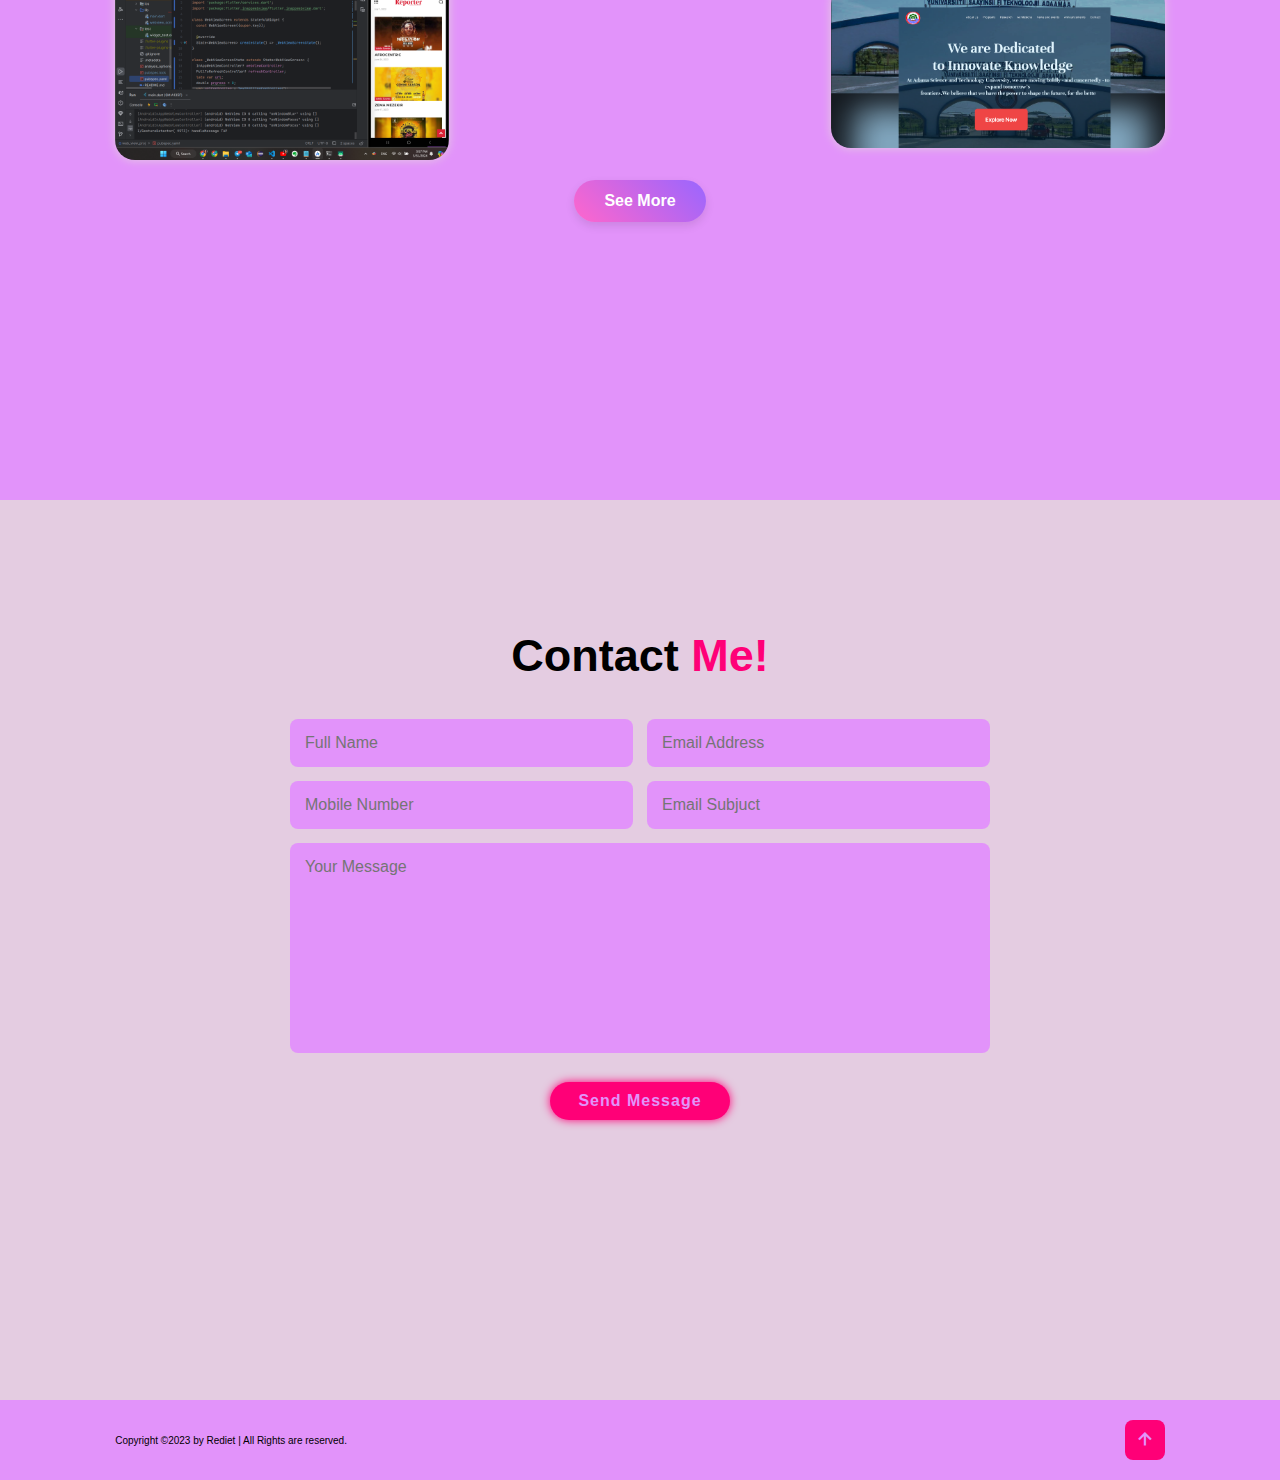
==== commit 773cfcca: "moon and sun icon Correcting" ====
--- a/index.html
+++ b/index.html
@@ -24,11 +24,10 @@
                 <a href="#contact">Contact</a>
             </nav>
             <div class="theme-switch-container">
-                <input type="checkbox" id="checkbox" class="checkbox">
-                <label for="toogle" class="switch">
+                <div id="theme-switch" class="switch">
                     <i class="fas fa-moon"></i>
                     <i class="fas fa-sun"></i>
-                </label>
+                </div>
             </div>
         </header>
         <!-- home section design-->
--- a/assets/style.css
+++ b/assets/style.css
@@ -68,7 +68,7 @@
     display: flex;
     background: var(--bg-color);
     justify-content: space-between;
-    align-items: center;
+    align-items: right;
     z-index: 100;
     transition: background 0.3s, border-bottom 0.3s;
 }
@@ -107,8 +107,6 @@
     display: flex;
     align-items: center;
 }
-
-
 
 .switch {
     position: relative;
@@ -133,11 +131,11 @@
     transition: all 0.3s;
 }
 
-.checkbox:checked+.switch::after {
+body.dark-mode .switch::after {
     left: 25px;
 }
 
-.checkbox:checked+.switch {
+body.dark-mode .switch {
     background-color: var(--main-color);
 }
 
@@ -158,11 +156,11 @@
     opacity: 0;
 }
 
-.checkbox:checked+.switch .fa-moon {
+body.dark-mode .switch .fa-moon {
     opacity: 0;
 }
 
-.checkbox:checked+.switch .fa-sun {
+body.dark-mode .switch .fa-sun {
     opacity: 1;
 }
 
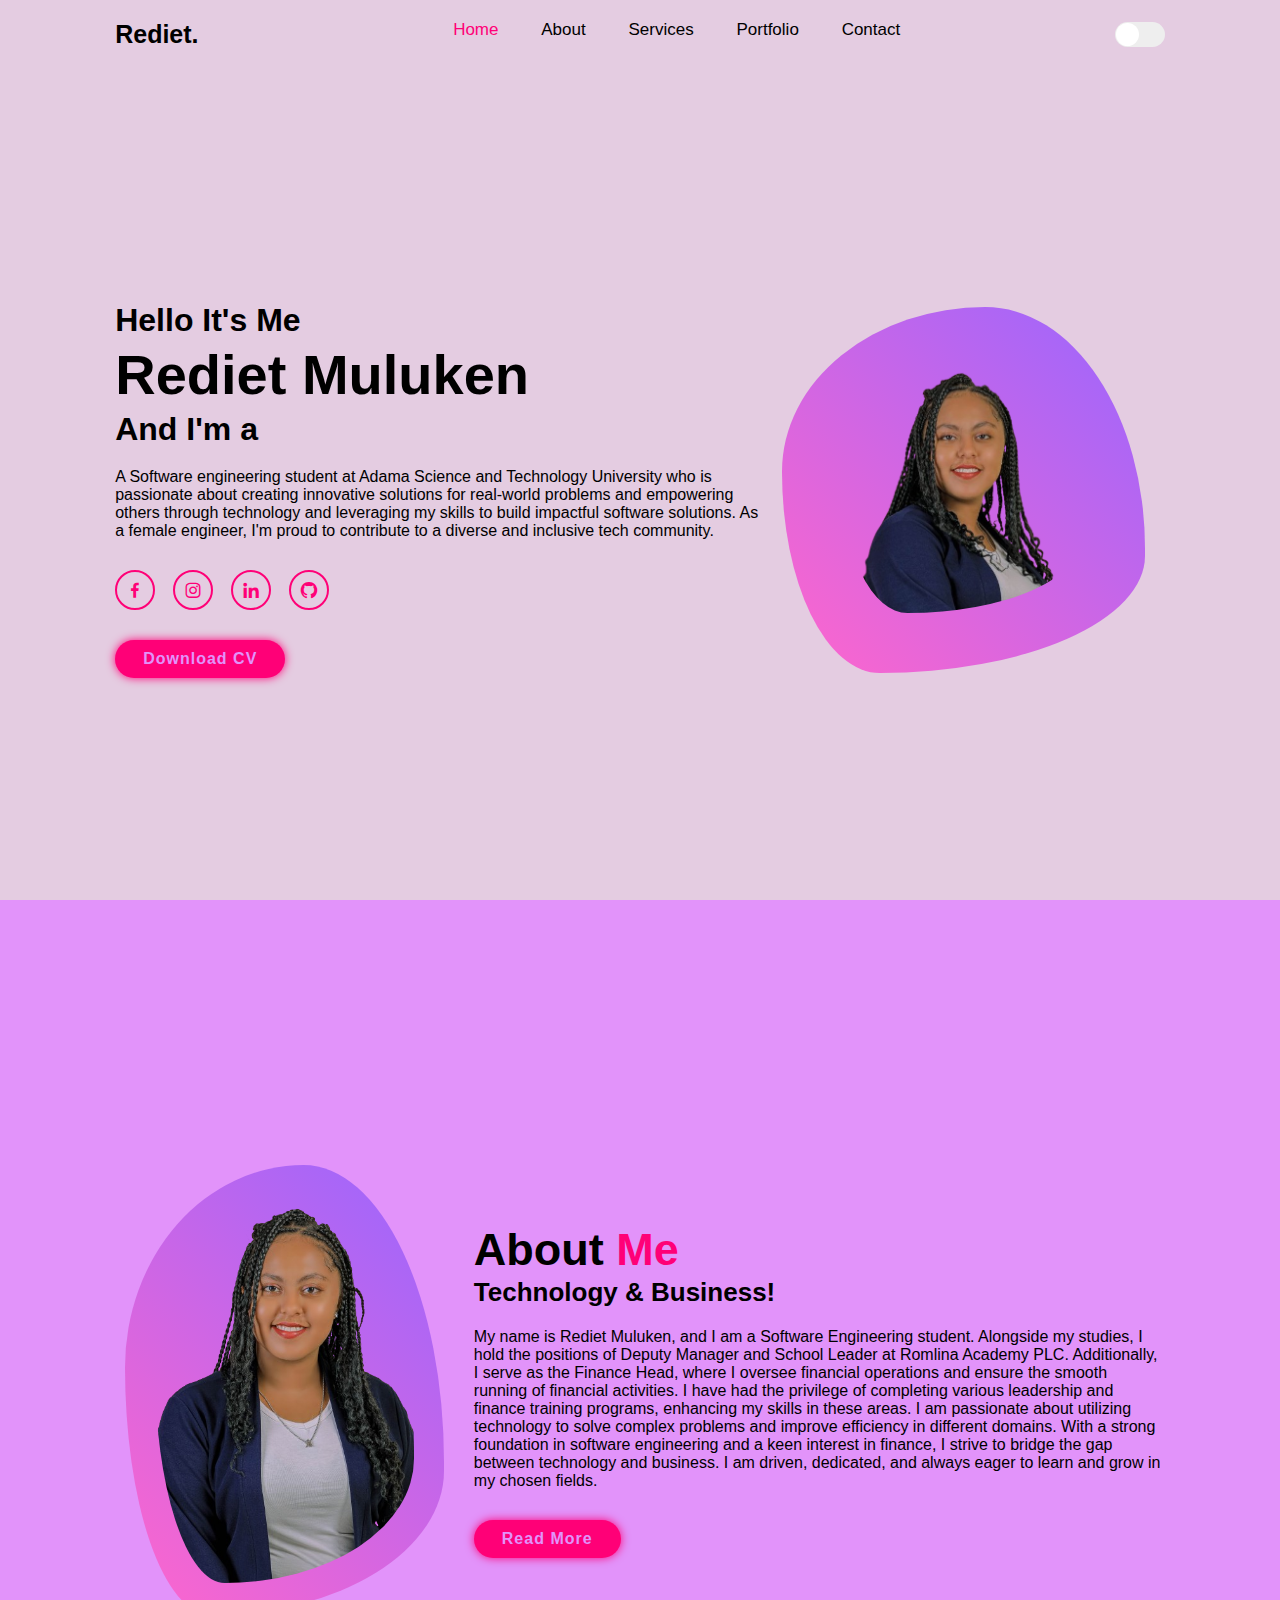
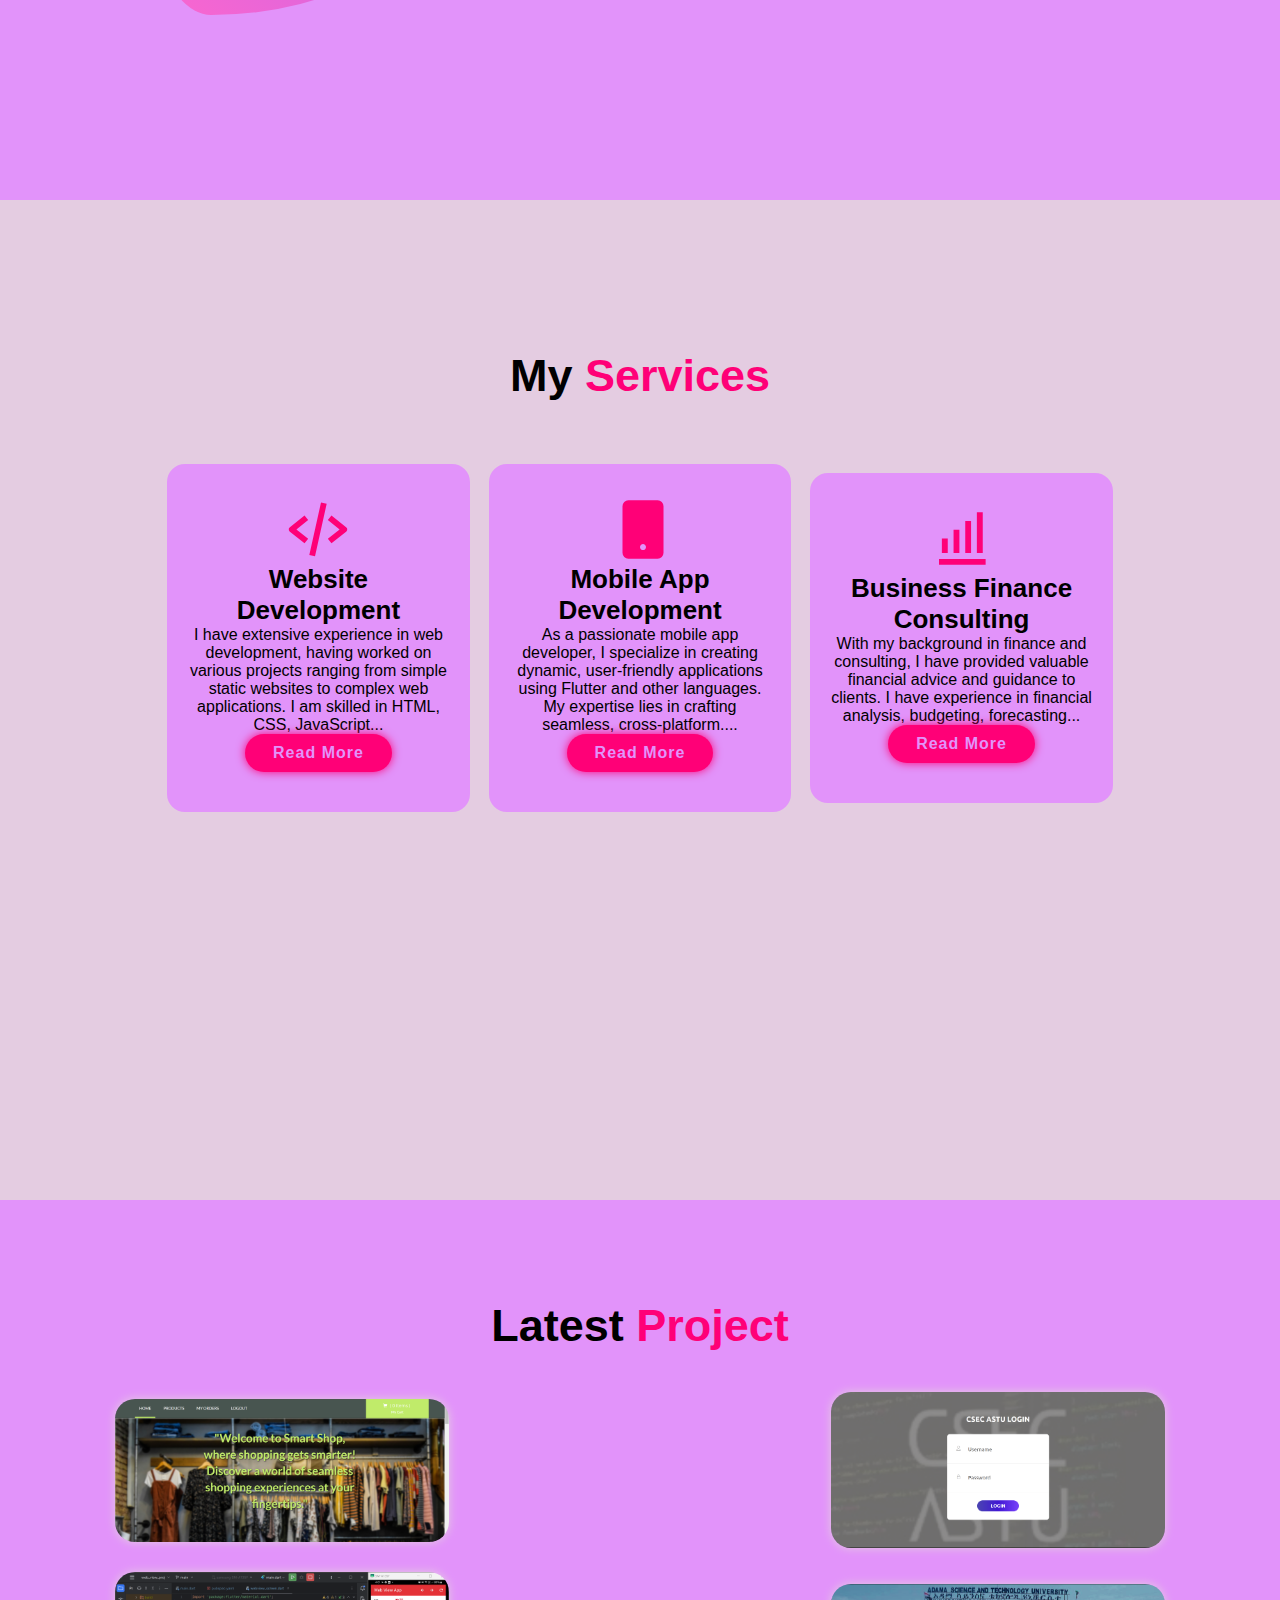
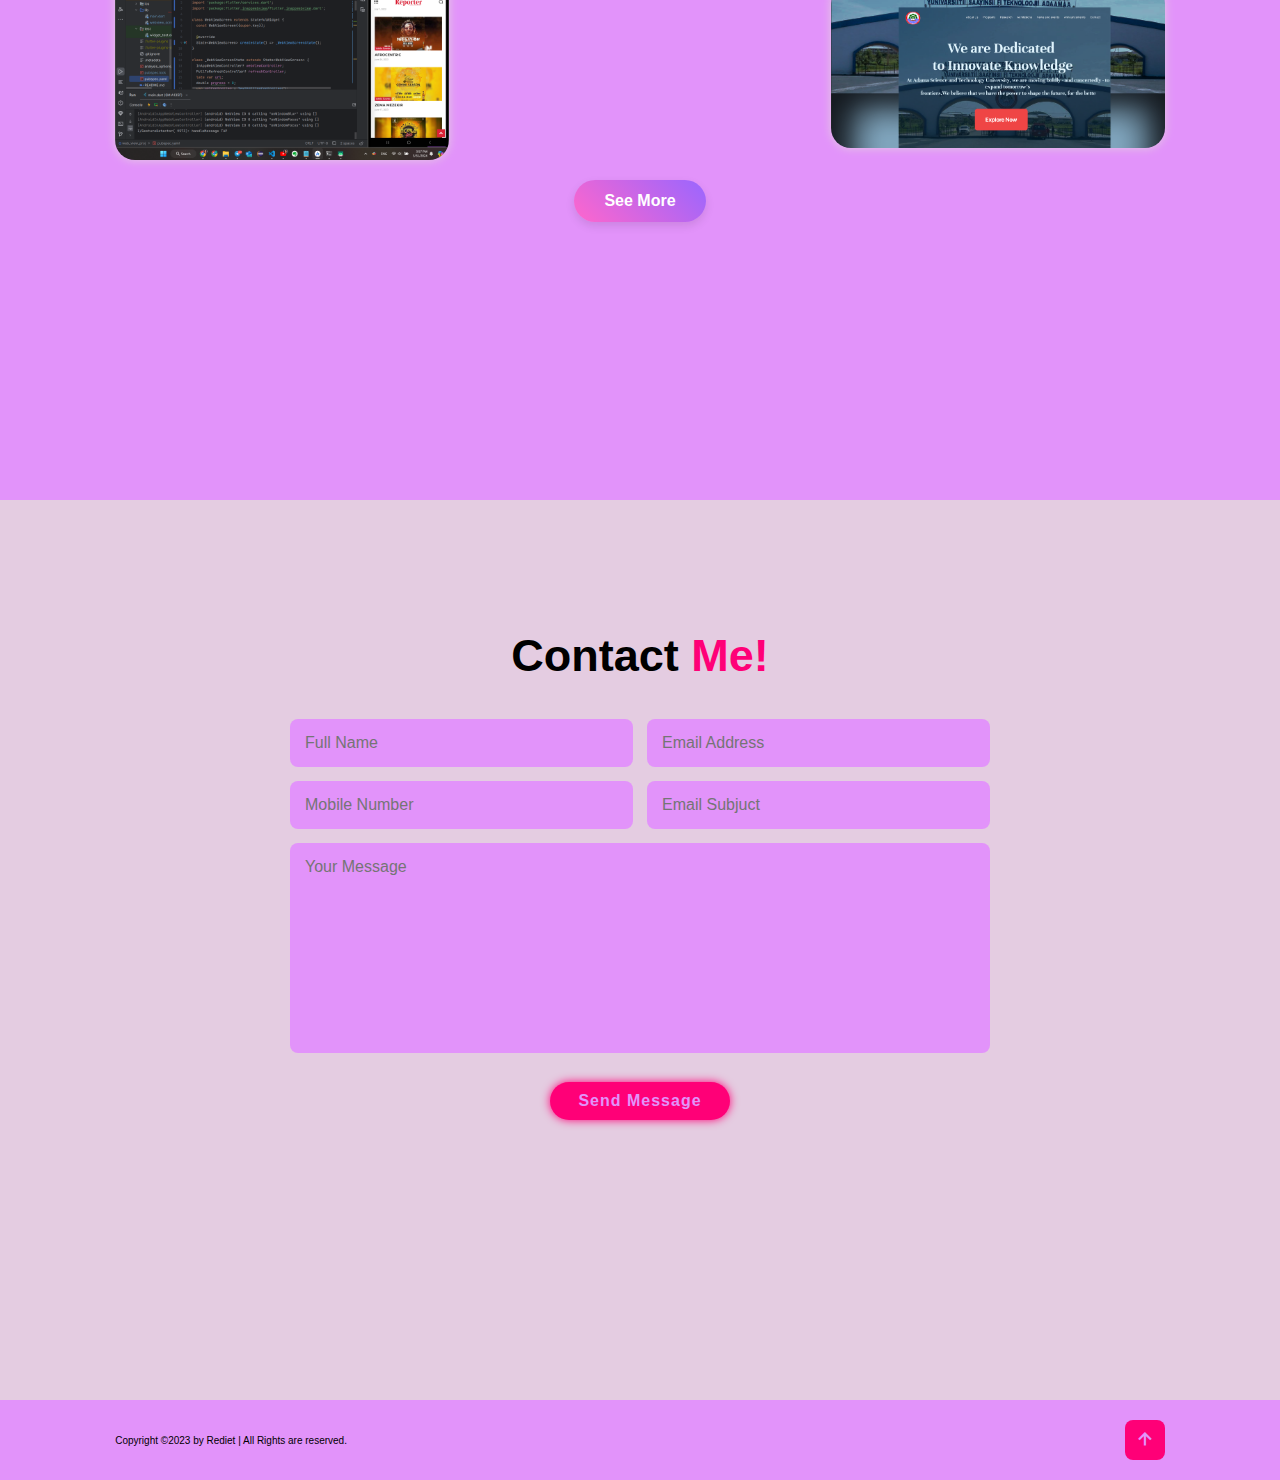
==== commit 7453a686: "Chnage the styles" ====
--- a/index.html
+++ b/index.html
@@ -78,7 +78,7 @@
         </section>
         <!--services section design-->
         <section class="services" id="services">
-            <h2 class="heading">Our <span>Services</span></h2>
+            <h2 class="heading">My <span>Services</span></h2>
             
             <div class="services-container">
                 <div class="services-box">
--- a/assets/style.css
+++ b/assets/style.css
@@ -175,7 +175,7 @@
 .home-img img {
     display: block;
     max-width: 100%;
-    width: 100%;
+    width: 150%;
     height: auto;
     border-radius: 56% 44% 73% 27% / 45% 66% 32% 55%;
 }
@@ -186,10 +186,10 @@
     background: linear-gradient(45deg, #ff66cc, #9966ff);
     border-radius: 56% 44% 73% 27% / 45% 66% 32% 55%;
     transition: border-radius 500ms ease-in-out;
-    padding: 40px;
+    padding: 60px;
     margin: 20px;
-    width: 80%;
-    max-width: 800px;
+    width: 100%;
+    max-width: 1000px;
 }
 .home_img_bg:hover{
     border-radius: 45% 66% 32% 55% / 56% 44% 73% 27%;
